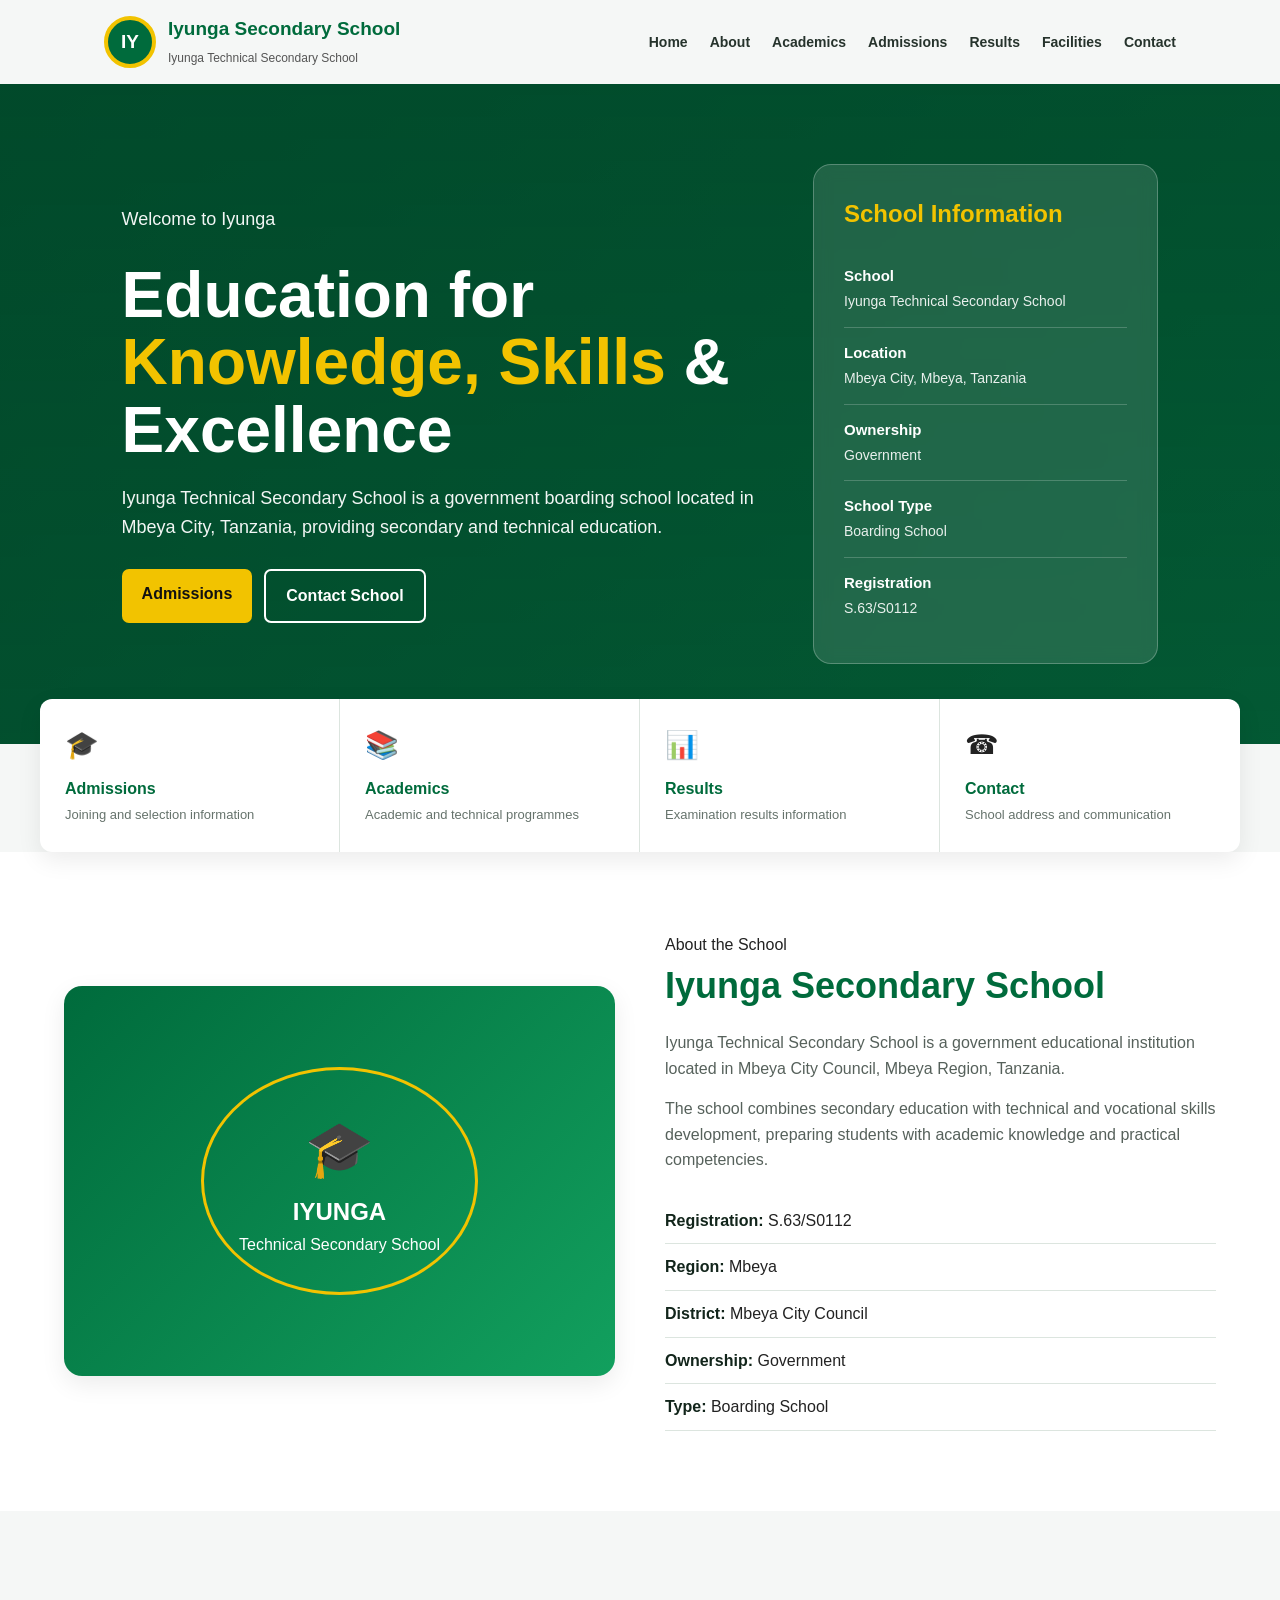
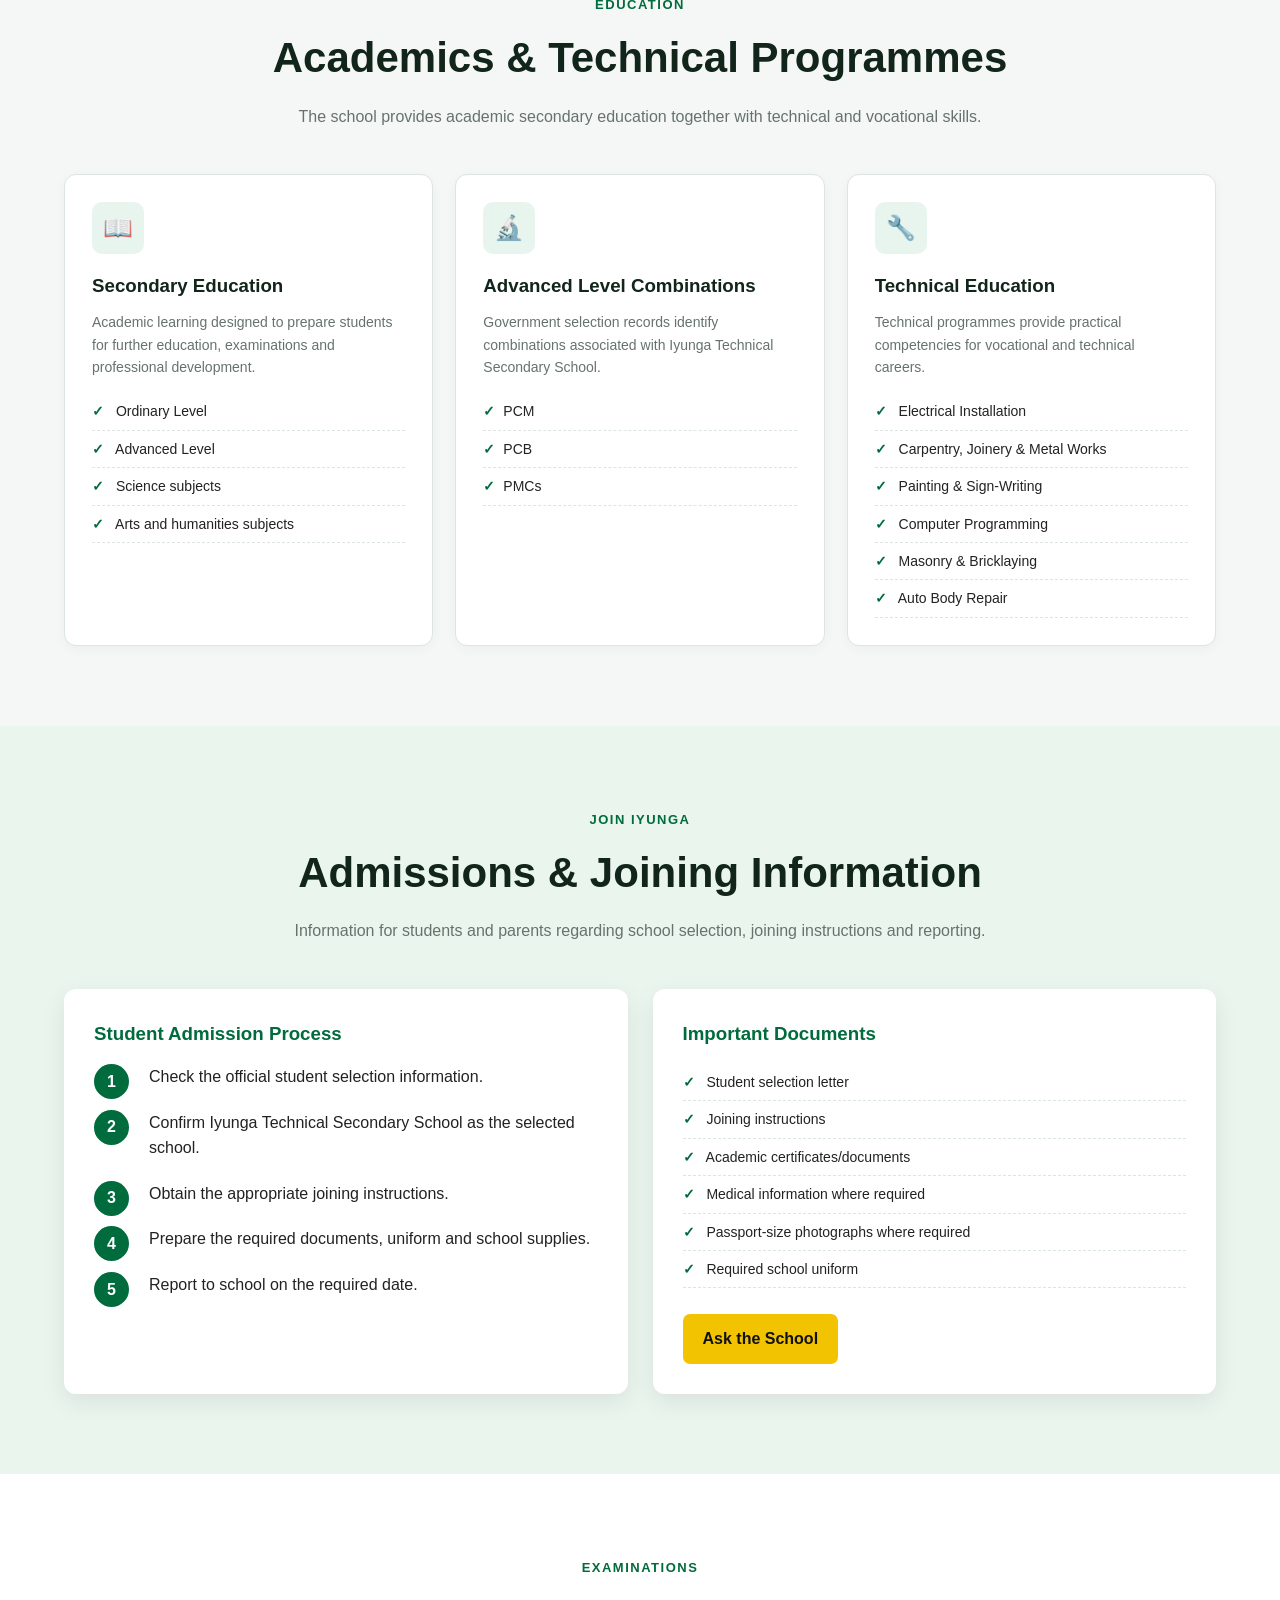
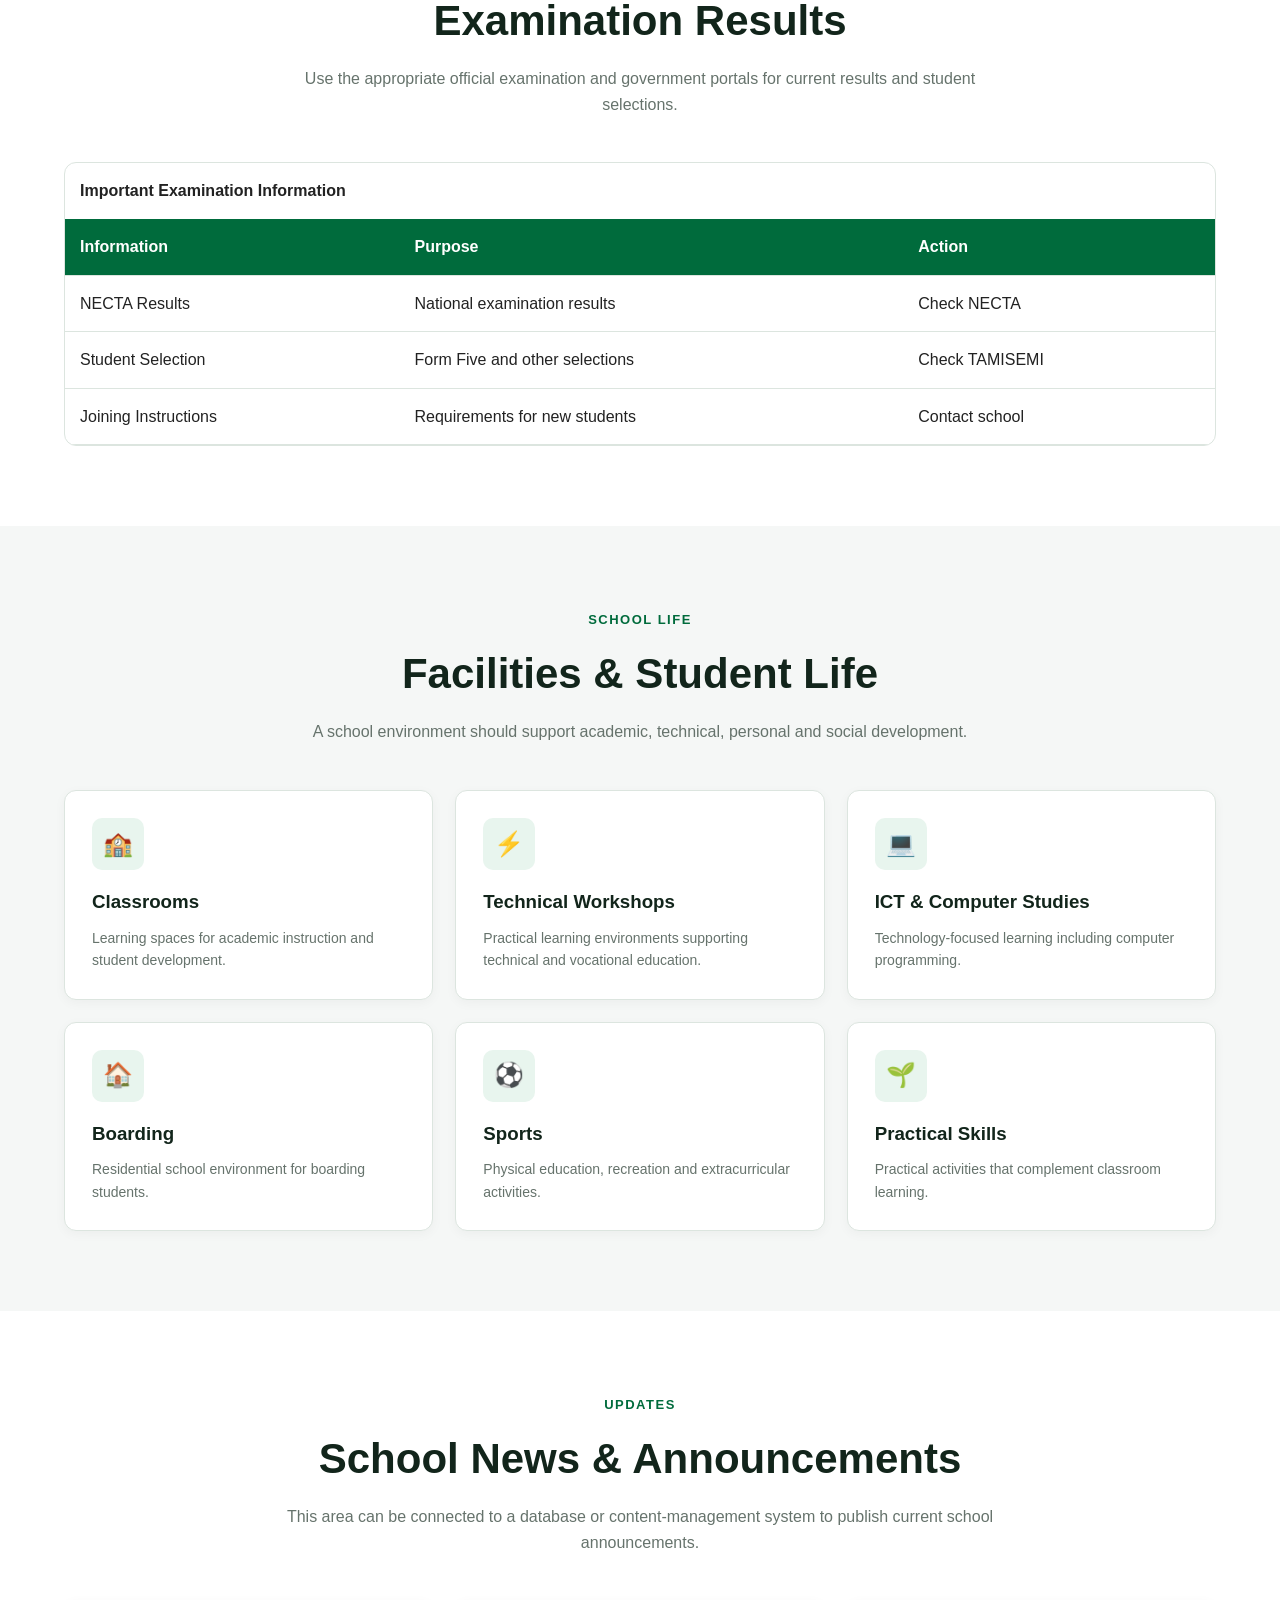
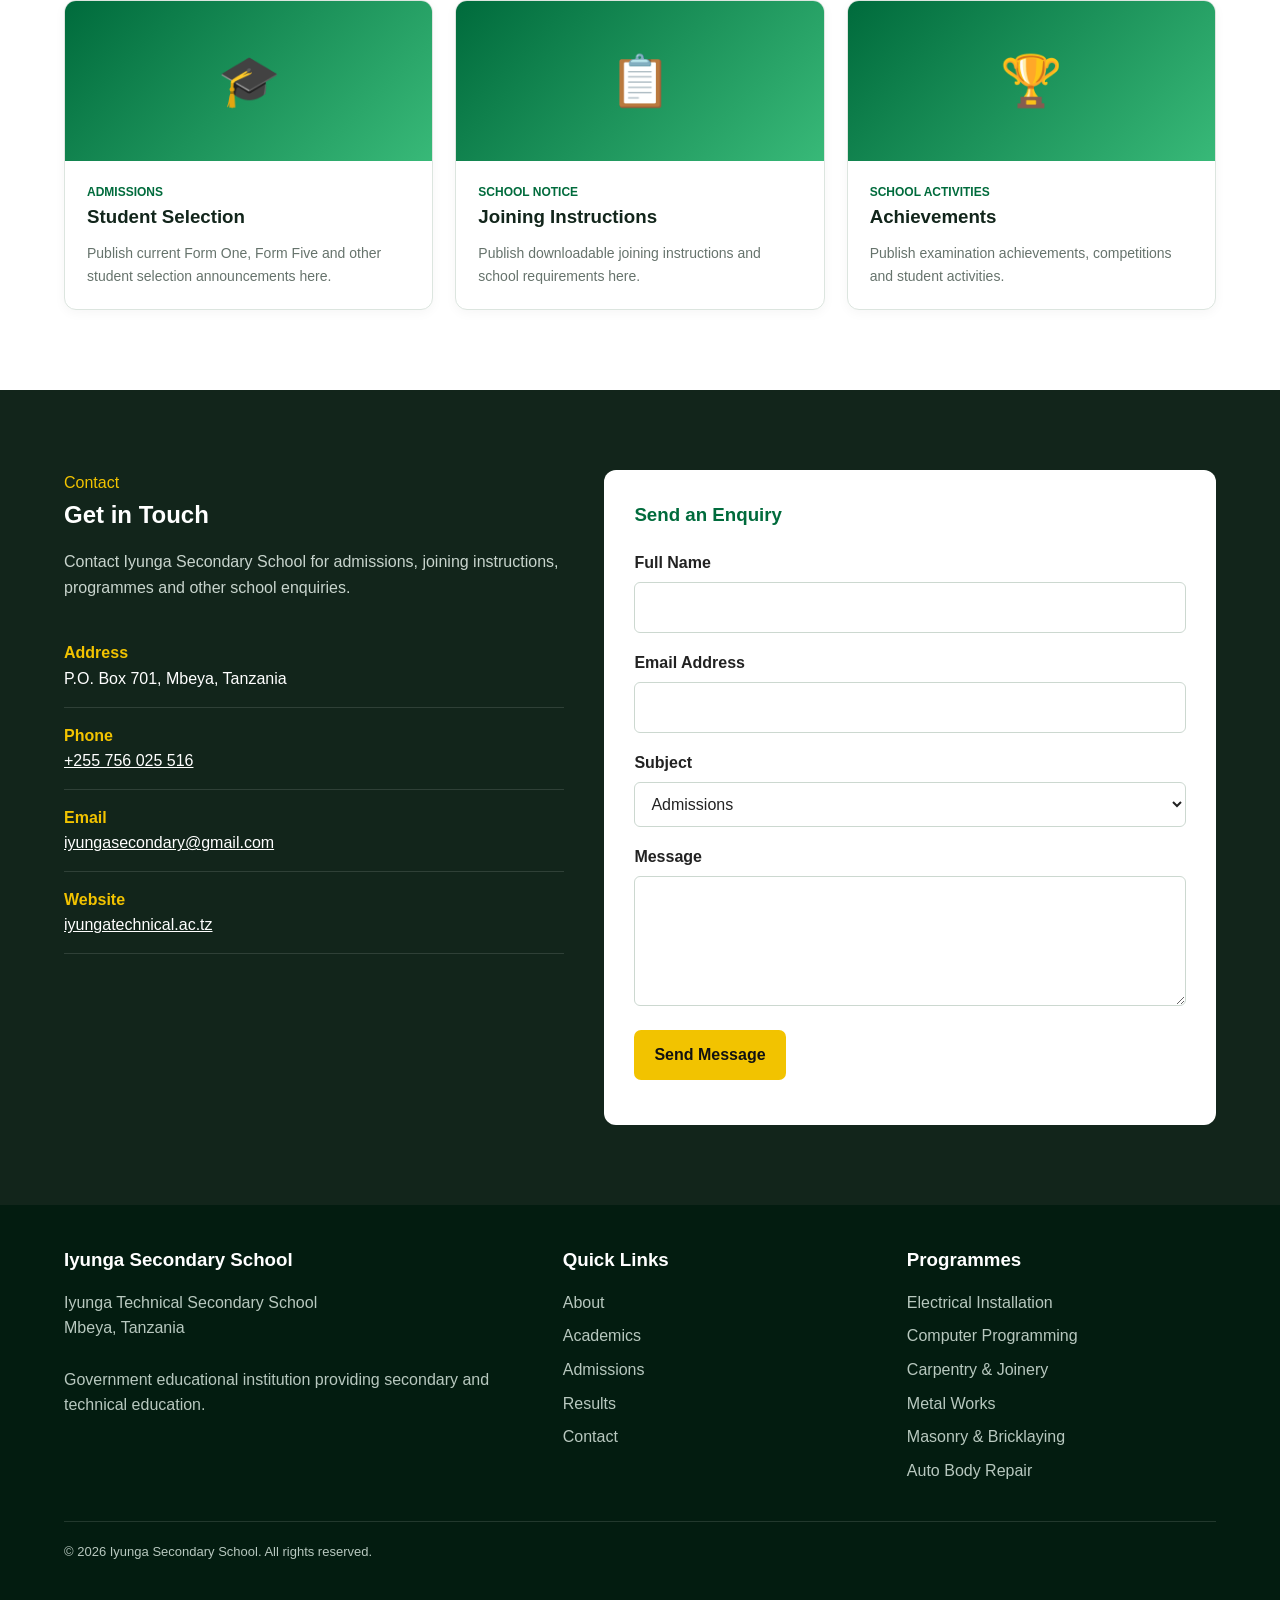
==== index.html @ a2934a05 "Add files via upload" ====
<!DOCTYPE html>
<html lang="en">
<head>
    <meta charset="UTF-8">

    <!-- Accessibility / Responsive -->
    <meta name="viewport" content="width=device-width, initial-scale=1.0">
    <meta name="theme-color" content="#006b3c">

    <title>Iyunga Secondary School | Mbeya, Tanzania</title>

    <style>
        /* =========================================================
           RESET
        ========================================================= */

        * {
            margin: 0;
            padding: 0;
            box-sizing: border-box;
        }

        html {
            scroll-behavior: smooth;
        }

        body {
            font-family: Arial, Helvetica, sans-serif;
            line-height: 1.6;
            color: #222;
            background: #f5f7f6;
        }

        img {
            max-width: 100%;
            display: block;
        }

        a {
            color: inherit;
        }

        button,
        input,
        textarea,
        select {
            font: inherit;
        }

        /* =========================================================
           ACCESSIBILITY
        ========================================================= */

        .skip-link {
            position: absolute;
            left: -9999px;
            top: 10px;
            background: #000;
            color: #fff;
            padding: 12px 18px;
            z-index: 9999;
        }

        .skip-link:focus {
            left: 10px;
        }

        :focus-visible {
            outline: 3px solid #ffcc00;
            outline-offset: 3px;
        }

        /* =========================================================
           VARIABLES
        ========================================================= */

        :root {
            --green: #006b3c;
            --dark-green: #004d2a;
            --light-green: #e8f5ee;
            --gold: #f2c300;
            --white: #ffffff;
            --dark: #12251b;
            --gray: #66736c;
            --light: #f5f7f6;
            --border: #dce5df;
            --shadow: 0 8px 25px rgba(0, 0, 0, .08);
            --radius: 12px;
        }

        /* =========================================================
           HEADER
        ========================================================= */

        header {
            background: var(--white);
            position: sticky;
            top: 0;
            z-index: 1000;
            box-shadow: 0 2px 15px rgba(0,0,0,.08);
        }

        .top-bar {
            background: var(--dark-green);
            color: white;
            padding: 7px 5%;
            font-size: 14px;
        }

        .top-bar-content {
            max-width: 1200px;
            margin: auto;
            display: flex;
            justify-content: space-between;
            gap: 20px;
            flex-wrap: wrap;
        }

        .navbar {
            max-width: 1200px;
            margin: auto;
            padding: 14px 5%;
            display: flex;
            justify-content: space-between;
            align-items: center;
            gap: 25px;
        }

        .brand {
            display: flex;
            align-items: center;
            gap: 12px;
            text-decoration: none;
        }

        .logo {
            width: 52px;
            height: 52px;
            border-radius: 50%;
            background: var(--green);
            color: white;
            display: grid;
            place-items: center;
            font-weight: bold;
            font-size: 19px;
            border: 4px solid var(--gold);
        }

        .brand-text strong {
            display: block;
            color: var(--green);
            font-size: 19px;
        }

        .brand-text span {
            color: #555;
            font-size: 12px;
        }

        nav ul {
            list-style: none;
            display: flex;
            gap: 22px;
            align-items: center;
        }

        nav a {
            text-decoration: none;
            font-weight: 600;
            font-size: 14px;
            color: #26332c;
        }

        nav a:hover {
            color: var(--green);
        }

        .menu-btn {
            display: none;
            border: 0;
            background: var(--green);
            color: white;
            padding: 9px 13px;
            border-radius: 6px;
            cursor: pointer;
        }

        /* =========================================================
           HERO
        ========================================================= */

        .hero {
            min-height: 590px;
            background:
                linear-gradient(
                    rgba(0, 70, 40, .84),
                    rgba(0, 70, 40, .72)
                ),
                linear-gradient(120deg, #075c37, #0b8b52);
            color: white;
            display: flex;
            align-items: center;
        }

        .hero-container {
            width: min(1200px, 90%);
            margin: auto;
            display: grid;
            grid-template-columns: 1.3fr .7fr;
            gap: 50px;
            align-items: center;
        }

        .hero h1 {
            font-size: clamp(35px, 5vw, 64px);
            line-height: 1.05;
            margin-bottom: 20px;
        }

        .hero h1 span {
            color: var(--gold);
        }

        .hero p {
            max-width: 650px;
            font-size: 18px;
            opacity: .95;
            margin-bottom: 28px;
        }

        .hero-buttons {
            display: flex;
            flex-wrap: wrap;
            gap: 12px;
        }

        .btn {
            display: inline-block;
            text-decoration: none;
            border: 0;
            cursor: pointer;
            padding: 12px 20px;
            border-radius: 7px;
            font-weight: bold;
            transition: .2s;
        }

        .btn-primary {
            background: var(--gold);
            color: #111;
        }

        .btn-primary:hover {
            background: #ffd83d;
            transform: translateY(-2px);
        }

        .btn-outline {
            color: white;
            border: 2px solid white;
            background: transparent;
        }

        .btn-outline:hover {
            background: white;
            color: var(--green);
        }

        .hero-card {
            background: rgba(255,255,255,.12);
            border: 1px solid rgba(255,255,255,.25);
            border-radius: 18px;
            padding: 30px;
            backdrop-filter: blur(8px);
        }

        .hero-card h2 {
            margin-bottom: 18px;
            color: var(--gold);
        }

        .hero-stat {
            padding: 13px 0;
            border-bottom: 1px solid rgba(255,255,255,.2);
        }

        .hero-stat:last-child {
            border-bottom: none;
        }

        .hero-stat strong {
            display: block;
            font-size: 15px;
        }

        .hero-stat span {
            font-size: 14px;
            opacity: .9;
        }

        /* =========================================================
           GENERAL
        ========================================================= */

        section {
            padding: 80px 5%;
        }

        .container {
            max-width: 1200px;
            margin: auto;
        }

        .section-heading {
            text-align: center;
            max-width: 750px;
            margin: 0 auto 45px;
        }

        .section-heading .eyebrow {
            color: var(--green);
            font-weight: bold;
            text-transform: uppercase;
            letter-spacing: 1.5px;
            font-size: 13px;
        }

        .section-heading h2 {
            color: var(--dark);
            font-size: clamp(28px, 4vw, 42px);
            margin: 8px 0 12px;
        }

        .section-heading p {
            color: var(--gray);
        }

        /* =========================================================
           QUICK LINKS
        ========================================================= */

        .quick-links {
            margin-top: -45px;
            position: relative;
            z-index: 2;
        }

        .quick-grid {
            display: grid;
            grid-template-columns: repeat(4, 1fr);
            background: white;
            border-radius: var(--radius);
            box-shadow: var(--shadow);
            overflow: hidden;
        }

        .quick-item {
            padding: 25px;
            text-decoration: none;
            border-right: 1px solid var(--border);
        }

        .quick-item:last-child {
            border-right: 0;
        }

        .quick-item:hover {
            background: var(--light-green);
        }

        .quick-icon {
            font-size: 27px;
            margin-bottom: 8px;
        }

        .quick-item strong {
            display: block;
            color: var(--green);
        }

        .quick-item span {
            font-size: 13px;
            color: var(--gray);
        }

        /* =========================================================
           ABOUT
        ========================================================= */

        .about {
            background: white;
        }

        .about-grid {
            display: grid;
            grid-template-columns: 1fr 1fr;
            gap: 50px;
            align-items: center;
        }

        .about-image {
            min-height: 390px;
            background:
                linear-gradient(135deg, #006b3c, #12a05e);
            border-radius: 18px;
            color: white;
            display: flex;
            align-items: center;
            justify-content: center;
            text-align: center;
            padding: 40px;
            box-shadow: var(--shadow);
        }

        .about-image .school-mark {
            border: 3px solid var(--gold);
            padding: 35px;
            border-radius: 50%;
        }

        .about-content h2 {
            color: var(--green);
            font-size: 36px;
            margin-bottom: 15px;
        }

        .about-content p {
            margin-bottom: 15px;
            color: #56615b;
        }

        .info-list {
            list-style: none;
            margin-top: 25px;
        }

        .info-list li {
            padding: 10px 0;
            border-bottom: 1px solid var(--border);
        }

        .info-list strong {
            color: var(--dark);
        }

        /* =========================================================
           ACADEMICS
        ========================================================= */

        .cards {
            display: grid;
            grid-template-columns: repeat(3, 1fr);
            gap: 22px;
        }

        .card {
            background: white;
            border: 1px solid var(--border);
            border-radius: var(--radius);
            padding: 27px;
            box-shadow: 0 3px 12px rgba(0,0,0,.04);
            transition: .2s;
        }

        .card:hover {
            transform: translateY(-4px);
            box-shadow: var(--shadow);
        }

        .card-icon {
            width: 52px;
            height: 52px;
            border-radius: 10px;
            background: var(--light-green);
            color: var(--green);
            display: grid;
            place-items: center;
            font-size: 24px;
            margin-bottom: 17px;
        }

        .card h3 {
            margin-bottom: 10px;
            color: var(--dark);
        }

        .card p {
            color: var(--gray);
            font-size: 14px;
        }

        .programme-list {
            list-style: none;
            margin-top: 15px;
        }

        .programme-list li {
            padding: 7px 0;
            border-bottom: 1px dashed var(--border);
            font-size: 14px;
        }

        .programme-list li::before {
            content: "✓";
            color: var(--green);
            font-weight: bold;
            margin-right: 8px;
        }

        /* =========================================================
           ADMISSIONS
        ========================================================= */

        .admissions {
            background: #eaf5ee;
        }

        .admission-grid {
            display: grid;
            grid-template-columns: 1fr 1fr;
            gap: 25px;
        }

        .admission-box {
            background: white;
            padding: 30px;
            border-radius: var(--radius);
            box-shadow: var(--shadow);
        }

        .admission-box h3 {
            color: var(--green);
            margin-bottom: 15px;
        }

        .steps {
            counter-reset: step;
            list-style: none;
        }

        .steps li {
            counter-increment: step;
            position: relative;
            padding: 0 0 20px 55px;
        }

        .steps li::before {
            content: counter(step);
            position: absolute;
            left: 0;
            top: 0;
            width: 35px;
            height: 35px;
            border-radius: 50%;
            background: var(--green);
            color: white;
            display: grid;
            place-items: center;
            font-weight: bold;
        }

        /* =========================================================
           RESULTS
        ========================================================= */

        .results {
            background: white;
        }

        .result-table-wrapper {
            overflow-x: auto;
            background: white;
            border: 1px solid var(--border);
            border-radius: var(--radius);
        }

        table {
            width: 100%;
            border-collapse: collapse;
            min-width: 650px;
        }

        th,
        td {
            text-align: left;
            padding: 15px;
            border-bottom: 1px solid var(--border);
        }

        th {
            background: var(--green);
            color: white;
        }

        tr:hover td {
            background: #f5faf7;
        }

        /* =========================================================
           FACILITIES
        ========================================================= */

        .facility-card {
            min-height: 180px;
        }

        /* =========================================================
           NEWS
        ========================================================= */

        .news-card {
            padding: 0;
            overflow: hidden;
        }

        .news-image {
            height: 160px;
            background: linear-gradient(135deg, #006b3c, #38b978);
            color: white;
            display: grid;
            place-items: center;
            font-size: 50px;
        }

        .news-content {
            padding: 22px;
        }

        .news-date {
            color: var(--green);
            font-size: 12px;
            font-weight: bold;
        }

        /* =========================================================
           CONTACT
        ========================================================= */

        .contact {
            background: var(--dark);
            color: white;
        }

        .contact-grid {
            display: grid;
            grid-template-columns: .9fr 1.1fr;
            gap: 40px;
        }

        .contact h2 {
            color: white;
            margin-bottom: 15px;
        }

        .contact p {
            color: #c8d4cd;
        }

        .contact-details {
            margin-top: 25px;
        }

        .contact-detail {
            padding: 15px 0;
            border-bottom: 1px solid rgba(255,255,255,.12);
        }

        .contact-detail strong {
            display: block;
            color: var(--gold);
        }

        form {
            background: white;
            padding: 30px;
            border-radius: var(--radius);
        }

        .form-group {
            margin-bottom: 17px;
        }

        label {
            display: block;
            margin-bottom: 6px;
            color: #222;
            font-weight: 600;
        }

        input,
        textarea,
        select {
            width: 100%;
            padding: 12px;
            border: 1px solid #ccd8d0;
            border-radius: 6px;
            color: #222;
            background: white;
        }

        textarea {
            min-height: 130px;
            resize: vertical;
        }

        /* =========================================================
           FOOTER
        ========================================================= */

        footer {
            background: #031c10;
            color: #b8c8bf;
            padding: 40px 5%;
        }

        .footer-grid {
            max-width: 1200px;
            margin: auto;
            display: grid;
            grid-template-columns: 1.5fr 1fr 1fr;
            gap: 35px;
        }

        footer h3 {
            color: white;
            margin-bottom: 15px;
        }

        footer ul {
            list-style: none;
        }

        footer li {
            margin: 8px 0;
        }

        footer a {
            text-decoration: none;
        }

        footer a:hover {
            color: var(--gold);
        }

        .copyright {
            max-width: 1200px;
            margin: 30px auto 0;
            padding-top: 20px;
            border-top: 1px solid rgba(255,255,255,.12);
            font-size: 13px;
        }

        /* =========================================================
           BACK TO TOP
        ========================================================= */

        #backToTop {
            position: fixed;
            right: 20px;
            bottom: 20px;
            width: 45px;
            height: 45px;
            border: none;
            border-radius: 50%;
            background: var(--green);
            color: white;
            cursor: pointer;
            display: none;
            box-shadow: var(--shadow);
        }

        /* =========================================================
           MOBILE
        ========================================================= */

        @media (max-width: 900px) {

            .hero-container,
            .about-grid,
            .contact-grid,
            .admission-grid {
                grid-template-columns: 1fr;
            }

            .cards {
                grid-template-columns: repeat(2, 1fr);
            }

            .quick-grid {
                grid-template-columns: repeat(2, 1fr);
            }

            .quick-item:nth-child(2) {
                border-right: 0;
            }

            .quick-item:nth-child(-n+2) {
                border-bottom: 1px solid var(--border);
            }

            nav ul {
                display: none;
                position: absolute;
                top: 80px;
                left: 0;
                right: 0;
                background: white;
                flex-direction: column;
                padding: 20px;
                box-shadow: var(--shadow);
            }

            nav ul.open {
                display: flex;
            }

            .menu-btn {
                display: block;
            }

            .navbar {
                position: relative;
            }
        }

        @media (max-width: 600px) {

            section {
                padding: 60px 5%;
            }

            .cards,
            .quick-grid,
            .footer-grid {
                grid-template-columns: 1fr;
            }

            .quick-item {
                border-right: 0;
                border-bottom: 1px solid var(--border);
            }

            .quick-item:last-child {
                border-bottom: 0;
            }

            .hero {
                min-height: 650px;
            }

            .hero-card {
                padding: 22px;
            }

            .top-bar-content {
                justify-content: center;
                text-align: center;
            }
        }

        /* =========================================================
           REDUCED MOTION
        ========================================================= */

        @media (prefers-reduced-motion: reduce) {
            html {
                scroll-behavior: auto;
            }

            * {
                transition: none !important;
            }
        }
    </style>
</head>

<body>

    <!-- Accessibility -->
    <a href="#main-content" class="skip-link">
        Skip to main content
    </a>

    <!-- =========================================================
         HEADER
    ========================================================== -->



        <div class="navbar">

            <a href="#home" class="brand" aria-label="Iyunga Secondary School home">

                <div class="logo" aria-hidden="true">
                    IY
                </div>

                <div class="brand-text">
                    <strong>Iyunga Secondary School</strong>
                    <span>Iyunga Technical Secondary School</span>
                </div>

            </a>

            <nav aria-label="Main navigation">

                <button
                    class="menu-btn"
                    id="menuBtn"
                    aria-expanded="false"
                    aria-controls="mainMenu"
                >
                    Menu
                </button>

                <ul id="mainMenu">

                    <li>
                        <a href="#home">Home</a>
                    </li>

                    <li>
                        <a href="#about">About</a>
                    </li>

                    <li>
                        <a href="#academics">Academics</a>
                    </li>

                    <li>
                        <a href="#admissions">Admissions</a>
                    </li>

                    <li>
                        <a href="#results">Results</a>
                    </li>

                    <li>
                        <a href="#facilities">Facilities</a>
                    </li>

                    <li>
                        <a href="#contact">Contact</a>
                    </li>

                </ul>

            </nav>

        </div>

    </header>


    <main id="main-content">

        <!-- =====================================================
             HERO
        ====================================================== -->

        <section class="hero" id="home">

            <div class="hero-container">

                <div>

                    <p class="eyebrow">
                        Welcome to Iyunga
                    </p>

                    <h1>
                        Education for
                        <span>Knowledge, Skills</span>
                        & Excellence
                    </h1>

                    <p>
                        Iyunga Technical Secondary School is a government
                        boarding school located in Mbeya City, Tanzania,
                        providing secondary and technical education.
                    </p>

                    <div class="hero-buttons">

                        <a
                            href="#admissions"
                            class="btn btn-primary"
                        >
                            Admissions
                        </a>

                        <a
                            href="#contact"
                            class="btn btn-outline"
                        >
                            Contact School
                        </a>

                    </div>

                </div>


                <aside class="hero-card" aria-label="School information">

                    <h2>School Information</h2>

                    <div class="hero-stat">
                        <strong>School</strong>
                        <span>Iyunga Technical Secondary School</span>
                    </div>

                    <div class="hero-stat">
                        <strong>Location</strong>
                        <span>Mbeya City, Mbeya, Tanzania</span>
                    </div>

                    <div class="hero-stat">
                        <strong>Ownership</strong>
                        <span>Government</span>
                    </div>

                    <div class="hero-stat">
                        <strong>School Type</strong>
                        <span>Boarding School</span>
                    </div>

                    <div class="hero-stat">
                        <strong>Registration</strong>
                        <span>S.63/S0112</span>
                    </div>

                </aside>

            </div>

        </section>


        <!-- =====================================================
             QUICK LINKS
        ====================================================== -->

        <div class="quick-links">

            <div class="container">

                <div class="quick-grid">

                    <a href="#admissions" class="quick-item">
                        <div class="quick-icon">🎓</div>
                        <strong>Admissions</strong>
                        <span>Joining and selection information</span>
                    </a>

                    <a href="#academics" class="quick-item">
                        <div class="quick-icon">📚</div>
                        <strong>Academics</strong>
                        <span>Academic and technical programmes</span>
                    </a>

                    <a href="#results" class="quick-item">
                        <div class="quick-icon">📊</div>
                        <strong>Results</strong>
                        <span>Examination results information</span>
                    </a>

                    <a href="#contact" class="quick-item">
                        <div class="quick-icon">☎</div>
                        <strong>Contact</strong>
                        <span>School address and communication</span>
                    </a>

                </div>

            </div>

        </div>


        <!-- =====================================================
             ABOUT
        ====================================================== -->

        <section class="about" id="about">

            <div class="container">

                <div class="about-grid">

                    <div class="about-image">

                        <div class="school-mark">

                            <div style="font-size:55px;">
                                🎓
                            </div>

                            <h2>IYUNGA</h2>

                            <p>
                                Technical Secondary School
                            </p>

                        </div>

                    </div>


                    <div class="about-content">

                        <span class="eyebrow">
                            About the School
                        </span>

                        <h2>
                            Iyunga Secondary School
                        </h2>

                        <p>
                            Iyunga Technical Secondary School is a
                            government educational institution located
                            in Mbeya City Council, Mbeya Region, Tanzania.
                        </p>

                        <p>
                            The school combines secondary education with
                            technical and vocational skills development,
                            preparing students with academic knowledge
                            and practical competencies.
                        </p>

                        <ul class="info-list">

                            <li>
                                <strong>Registration:</strong>
                                S.63/S0112
                            </li>

                            <li>
                                <strong>Region:</strong>
                                Mbeya
                            </li>

                            <li>
                                <strong>District:</strong>
                                Mbeya City Council
                            </li>

                            <li>
                                <strong>Ownership:</strong>
                                Government
                            </li>

                            <li>
                                <strong>Type:</strong>
                                Boarding School
                            </li>

                        </ul>

                    </div>

                </div>

            </div>

        </section>


        <!-- =====================================================
             ACADEMICS
        ====================================================== -->

        <section id="academics">

            <div class="container">

                <div class="section-heading">

                    <span class="eyebrow">
                        Education
                    </span>

                    <h2>
                        Academics & Technical Programmes
                    </h2>

                    <p>
                        The school provides academic secondary education
                        together with technical and vocational skills.
                    </p>

                </div>


                <div class="cards">

                    <!-- Academic -->
                    <article class="card">

                        <div class="card-icon">📖</div>

                        <h3>
                            Secondary Education
                        </h3>

                        <p>
                            Academic learning designed to prepare students
                            for further education, examinations and
                            professional development.
                        </p>

                        <ul class="programme-list">

                            <li>
                                Ordinary Level
                            </li>

                            <li>
                                Advanced Level
                            </li>

                            <li>
                                Science subjects
                            </li>

                            <li>
                                Arts and humanities subjects
                            </li>

                        </ul>

                    </article>


                    <!-- Science combinations -->
                    <article class="card">

                        <div class="card-icon">🔬</div>

                        <h3>
                            Advanced Level Combinations
                        </h3>

                        <p>
                            Government selection records identify
                            combinations associated with Iyunga Technical
                            Secondary School.
                        </p>

                        <ul class="programme-list">

                            <li>PCM</li>
                            <li>PCB</li>
                            <li>PMCs</li>

                        </ul>

                    </article>


                    <!-- Technical -->
                    <article class="card">

                        <div class="card-icon">🔧</div>

                        <h3>
                            Technical Education
                        </h3>

                        <p>
                            Technical programmes provide practical
                            competencies for vocational and technical
                            careers.
                        </p>

                        <ul class="programme-list">

                            <li>
                                Electrical Installation
                            </li>

                            <li>
                                Carpentry, Joinery & Metal Works
                            </li>

                            <li>
                                Painting & Sign-Writing
                            </li>

                            <li>
                                Computer Programming
                            </li>

                            <li>
                                Masonry & Bricklaying
                            </li>

                            <li>
                                Auto Body Repair
                            </li>

                        </ul>

                    </article>

                </div>

            </div>

        </section>


        <!-- =====================================================
             ADMISSIONS
        ====================================================== -->

        <section class="admissions" id="admissions">

            <div class="container">

                <div class="section-heading">

                    <span class="eyebrow">
                        Join Iyunga
                    </span>

                    <h2>
                        Admissions & Joining Information
                    </h2>

                    <p>
                        Information for students and parents regarding
                        school selection, joining instructions and
                        reporting.
                    </p>

                </div>


                <div class="admission-grid">

                    <div class="admission-box">

                        <h3>
                            Student Admission Process
                        </h3>

                        <ol class="steps">

                            <li>
                                Check the official student selection
                                information.
                            </li>

                            <li>
                                Confirm Iyunga Technical Secondary School
                                as the selected school.
                            </li>

                            <li>
                                Obtain the appropriate joining
                                instructions.
                            </li>

                            <li>
                                Prepare the required documents,
                                uniform and school supplies.
                            </li>

                            <li>
                                Report to school on the required date.
                            </li>

                        </ol>

                    </div>


                    <div class="admission-box">

                        <h3>
                            Important Documents
                        </h3>

                        <ul class="programme-list">

                            <li>
                                Student selection letter
                            </li>

                            <li>
                                Joining instructions
                            </li>

                            <li>
                                Academic certificates/documents
                            </li>

                            <li>
                                Medical information where required
                            </li>

                            <li>
                                Passport-size photographs where required
                            </li>

                            <li>
                                Required school uniform
                            </li>

                        </ul>

                        <br>

                        <a
                            href="#contact"
                            class="btn btn-primary"
                        >
                            Ask the School
                        </a>

                    </div>

                </div>

            </div>

        </section>


        <!-- =====================================================
             RESULTS
        ====================================================== -->

        <section class="results" id="results">

            <div class="container">

                <div class="section-heading">

                    <span class="eyebrow">
                        Examinations
                    </span>

                    <h2>
                        Examination Results
                    </h2>

                    <p>
                        Use the appropriate official examination and
                        government portals for current results and
                        student selections.
                    </p>

                </div>


                <div class="result-table-wrapper">

                    <table>

                        <caption
                            style="
                                text-align:left;
                                padding:15px;
                                font-weight:bold;
                            "
                        >
                            Important Examination Information
                        </caption>

                        <thead>

                            <tr>
                                <th>Information</th>
                                <th>Purpose</th>
                                <th>Action</th>
                            </tr>

                        </thead>

                        <tbody>

                            <tr>
                                <td>NECTA Results</td>
                                <td>
                                    National examination results
                                </td>
                                <td>
                                    Check NECTA
                                </td>
                            </tr>

                            <tr>
                                <td>Student Selection</td>
                                <td>
                                    Form Five and other selections
                                </td>
                                <td>
                                    Check TAMISEMI
                                </td>
                            </tr>

                            <tr>
                                <td>Joining Instructions</td>
                                <td>
                                    Requirements for new students
                                </td>
                                <td>
                                    Contact school
                                </td>
                            </tr>

                        </tbody>

                    </table>

                </div>

            </div>

        </section>


        <!-- =====================================================
             FACILITIES
        ====================================================== -->

        <section id="facilities">

            <div class="container">

                <div class="section-heading">

                    <span class="eyebrow">
                        School Life
                    </span>

                    <h2>
                        Facilities & Student Life
                    </h2>

                    <p>
                        A school environment should support academic,
                        technical, personal and social development.
                    </p>

                </div>


                <div class="cards">

                    <article class="card facility-card">

                        <div class="card-icon">🏫</div>

                        <h3>
                            Classrooms
                        </h3>

                        <p>
                            Learning spaces for academic instruction
                            and student development.
                        </p>

                    </article>


                    <article class="card facility-card">

                        <div class="card-icon">⚡</div>

                        <h3>
                            Technical Workshops
                        </h3>

                        <p>
                            Practical learning environments supporting
                            technical and vocational education.
                        </p>

                    </article>


                    <article class="card facility-card">

                        <div class="card-icon">💻</div>

                        <h3>
                            ICT & Computer Studies
                        </h3>

                        <p>
                            Technology-focused learning including
                            computer programming.
                        </p>

                    </article>


                    <article class="card facility-card">

                        <div class="card-icon">🏠</div>

                        <h3>
                            Boarding
                        </h3>

                        <p>
                            Residential school environment for
                            boarding students.
                        </p>

                    </article>


                    <article class="card facility-card">

                        <div class="card-icon">⚽</div>

                        <h3>
                            Sports
                        </h3>

                        <p>
                            Physical education, recreation and
                            extracurricular activities.
                        </p>

                    </article>


                    <article class="card facility-card">

                        <div class="card-icon">🌱</div>

                        <h3>
                            Practical Skills
                        </h3>

                        <p>
                            Practical activities that complement
                            classroom learning.
                        </p>

                    </article>

                </div>

            </div>

        </section>


        <!-- =====================================================
             NEWS
        ====================================================== -->

        <section class="about" id="news">

            <div class="container">

                <div class="section-heading">

                    <span class="eyebrow">
                        Updates
                    </span>

                    <h2>
                        School News & Announcements
                    </h2>

                    <p>
                        This area can be connected to a database or
                        content-management system to publish current
                        school announcements.
                    </p>

                </div>


                <div class="cards">

                    <article class="card news-card">

                        <div class="news-image">
                            🎓
                        </div>

                        <div class="news-content">

                            <div class="news-date">
                                ADMISSIONS
                            </div>

                            <h3>
                                Student Selection
                            </h3>

                            <p>
                                Publish current Form One, Form Five and
                                other student selection announcements here.
                            </p>

                        </div>

                    </article>


                    <article class="card news-card">

                        <div class="news-image">
                            📋
                        </div>

                        <div class="news-content">

                            <div class="news-date">
                                SCHOOL NOTICE
                            </div>

                            <h3>
                                Joining Instructions
                            </h3>

                            <p>
                                Publish downloadable joining instructions
                                and school requirements here.
                            </p>

                        </div>

                    </article>


                    <article class="card news-card">

                        <div class="news-image">
                            🏆
                        </div>

                        <div class="news-content">

                            <div class="news-date">
                                SCHOOL ACTIVITIES
                            </div>

                            <h3>
                                Achievements
                            </h3>

                            <p>
                                Publish examination achievements,
                                competitions and student activities.
                            </p>

                        </div>

                    </article>

                </div>

            </div>

        </section>


        <!-- =====================================================
             CONTACT
        ====================================================== -->

        <section class="contact" id="contact">

            <div class="container">

                <div class="contact-grid">

                    <div>

                        <span
                            class="eyebrow"
                            style="color:#f2c300"
                        >
                            Contact
                        </span>

                        <h2>
                            Get in Touch
                        </h2>

                        <p>
                            Contact Iyunga Secondary School for
                            admissions, joining instructions,
                            programmes and other school enquiries.
                        </p>


                        <div class="contact-details">

                            <div class="contact-detail">

                                <strong>Address</strong>

                                P.O. Box 701,
                                Mbeya, Tanzania

                            </div>


                            <div class="contact-detail">

                                <strong>Phone</strong>

                                <a href="tel:+255756025516">
                                    +255 756 025 516
                                </a>

                            </div>


                            <div class="contact-detail">

                                <strong>Email</strong>

                                <a
                                    href="mailto:iyungasecondary@gmail.com"
                                >
                                    iyungasecondary@gmail.com
                                </a>

                            </div>


                            <div class="contact-detail">

                                <strong>Website</strong>

                                <a
                                    href="https://www.iyungatechnical.ac.tz"
                                    target="_blank"
                                    rel="noopener noreferrer"
                                >
                                    iyungatechnical.ac.tz
                                </a>

                            </div>

                        </div>

                    </div>


                    <!-- Contact form -->

                    <form
                        id="contactForm"
                        aria-label="Contact form"
                    >

                        <h3 style="color:#006b3c; margin-bottom:20px;">
                            Send an Enquiry
                        </h3>

                        <div class="form-group">

                            <label for="name">
                                Full Name
                            </label>

                            <input
                                type="text"
                                id="name"
                                name="name"
                                autocomplete="name"
                                required
                            >

                        </div>


                        <div class="form-group">

                            <label for="email">
                                Email Address
                            </label>

                            <input
                                type="email"
                                id="email"
                                name="email"
                                autocomplete="email"
                                required
                            >

                        </div>


                        <div class="form-group">

                            <label for="subject">
                                Subject
                            </label>

                            <select
                                id="subject"
                                name="subject"
                            >

                                <option>
                                    Admissions
                                </option>

                                <option>
                                    Joining Instructions
                                </option>

                                <option>
                                    Academic Programmes
                                </option>

                                <option>
                                    Technical Programmes
                                </option>

                                <option>
                                    General Enquiry
                                </option>

                            </select>

                        </div>


                        <div class="form-group">

                            <label for="message">
                                Message
                            </label>

                            <textarea
                                id="message"
                                name="message"
                                required
                            ></textarea>

                        </div>


                        <button
                            type="submit"
                            class="btn btn-primary"
                        >
                            Send Message
                        </button>

                        <p
                            id="formMessage"
                            role="status"
                            style="
                                margin-top:15px;
                                color:#006b3c;
                            "
                        ></p>

                    </form>

                </div>

            </div>

        </section>

    </main>


    <!-- =========================================================
         FOOTER
    ========================================================== -->

    <footer>

        <div class="footer-grid">

            <div>

                <h3>
                    Iyunga Secondary School
                </h3>

                <p>
                    Iyunga Technical Secondary School
                    <br>
                    Mbeya, Tanzania
                </p>

                <br>

                <p>
                    Government educational institution providing
                    secondary and technical education.
                </p>

            </div>


            <div>

                <h3>
                    Quick Links
                </h3>

                <ul>

                    <li>
                        <a href="#about">About</a>
                    </li>

                    <li>
                        <a href="#academics">Academics</a>
                    </li>

                    <li>
                        <a href="#admissions">Admissions</a>
                    </li>

                    <li>
                        <a href="#results">Results</a>
                    </li>

                    <li>
                        <a href="#contact">Contact</a>
                    </li>

                </ul>

            </div>


            <div>

                <h3>
                    Programmes
                </h3>

                <ul>

                    <li>Electrical Installation</li>
                    <li>Computer Programming</li>
                    <li>Carpentry & Joinery</li>
                    <li>Metal Works</li>
                    <li>Masonry & Bricklaying</li>
                    <li>Auto Body Repair</li>

                </ul>

            </div>

        </div>


        <div class="copyright">

            © <span id="year"></span>
            Iyunga Secondary School.
            All rights reserved.

        </div>

    </footer>


    <!-- Back to top -->

    <button
        id="backToTop"
        aria-label="Back to top"
        title="Back to top"
    >
        ↑
    </button>


    <!-- =========================================================
         JAVASCRIPT
    ========================================================== -->

    <script>

        /* ---------------------------------------------------------
           MOBILE MENU
        --------------------------------------------------------- */

        const menuBtn = document.getElementById("menuBtn");
        const mainMenu = document.getElementById("mainMenu");

        menuBtn.addEventListener("click", function () {

            const opened =
                mainMenu.classList.toggle("open");

            menuBtn.setAttribute(
                "aria-expanded",
                opened
            );

        });


        /* Close mobile menu after clicking a link */

        document.querySelectorAll("#mainMenu a").forEach(link => {

            link.addEventListener("click", () => {

                mainMenu.classList.remove("open");

                menuBtn.setAttribute(
                    "aria-expanded",
                    "false"
                );

            });

        });


        /* ---------------------------------------------------------
           CONTACT FORM
        --------------------------------------------------------- */

        const contactForm =
            document.getElementById("contactForm");

        const formMessage =
            document.getElementById("formMessage");

        contactForm.addEventListener("submit", function(event) {

            event.preventDefault();

            formMessage.textContent =
                "Thank you. Your enquiry has been recorded locally. Connect this form to a server/email service before publishing.";

            contactForm.reset();

        });


        /* ---------------------------------------------------------
           BACK TO TOP
        --------------------------------------------------------- */

        const backToTop =
            document.getElementById("backToTop");

        window.addEventListener("scroll", function() {

            if (window.scrollY > 500) {

                backToTop.style.display = "block";

            } else {

                backToTop.style.display = "none";

            }

        });


        backToTop.addEventListener("click", function() {

            window.scrollTo({
                top: 0,
                behavior: "smooth"
            });

        });


        /* ---------------------------------------------------------
           CURRENT YEAR
        --------------------------------------------------------- */

        document.getElementById("year").textContent =
            new Date().getFullYear();


        /* ---------------------------------------------------------
           KEYBOARD ACCESSIBILITY
        --------------------------------------------------------- */

        document.addEventListener("keydown", function(event) {

            if (event.key === "Escape") {

                mainMenu.classList.remove("open");

                menuBtn.setAttribute(
                    "aria-expanded",
                    "false"
                );

            }

        });

    </script>

</body>
</html>
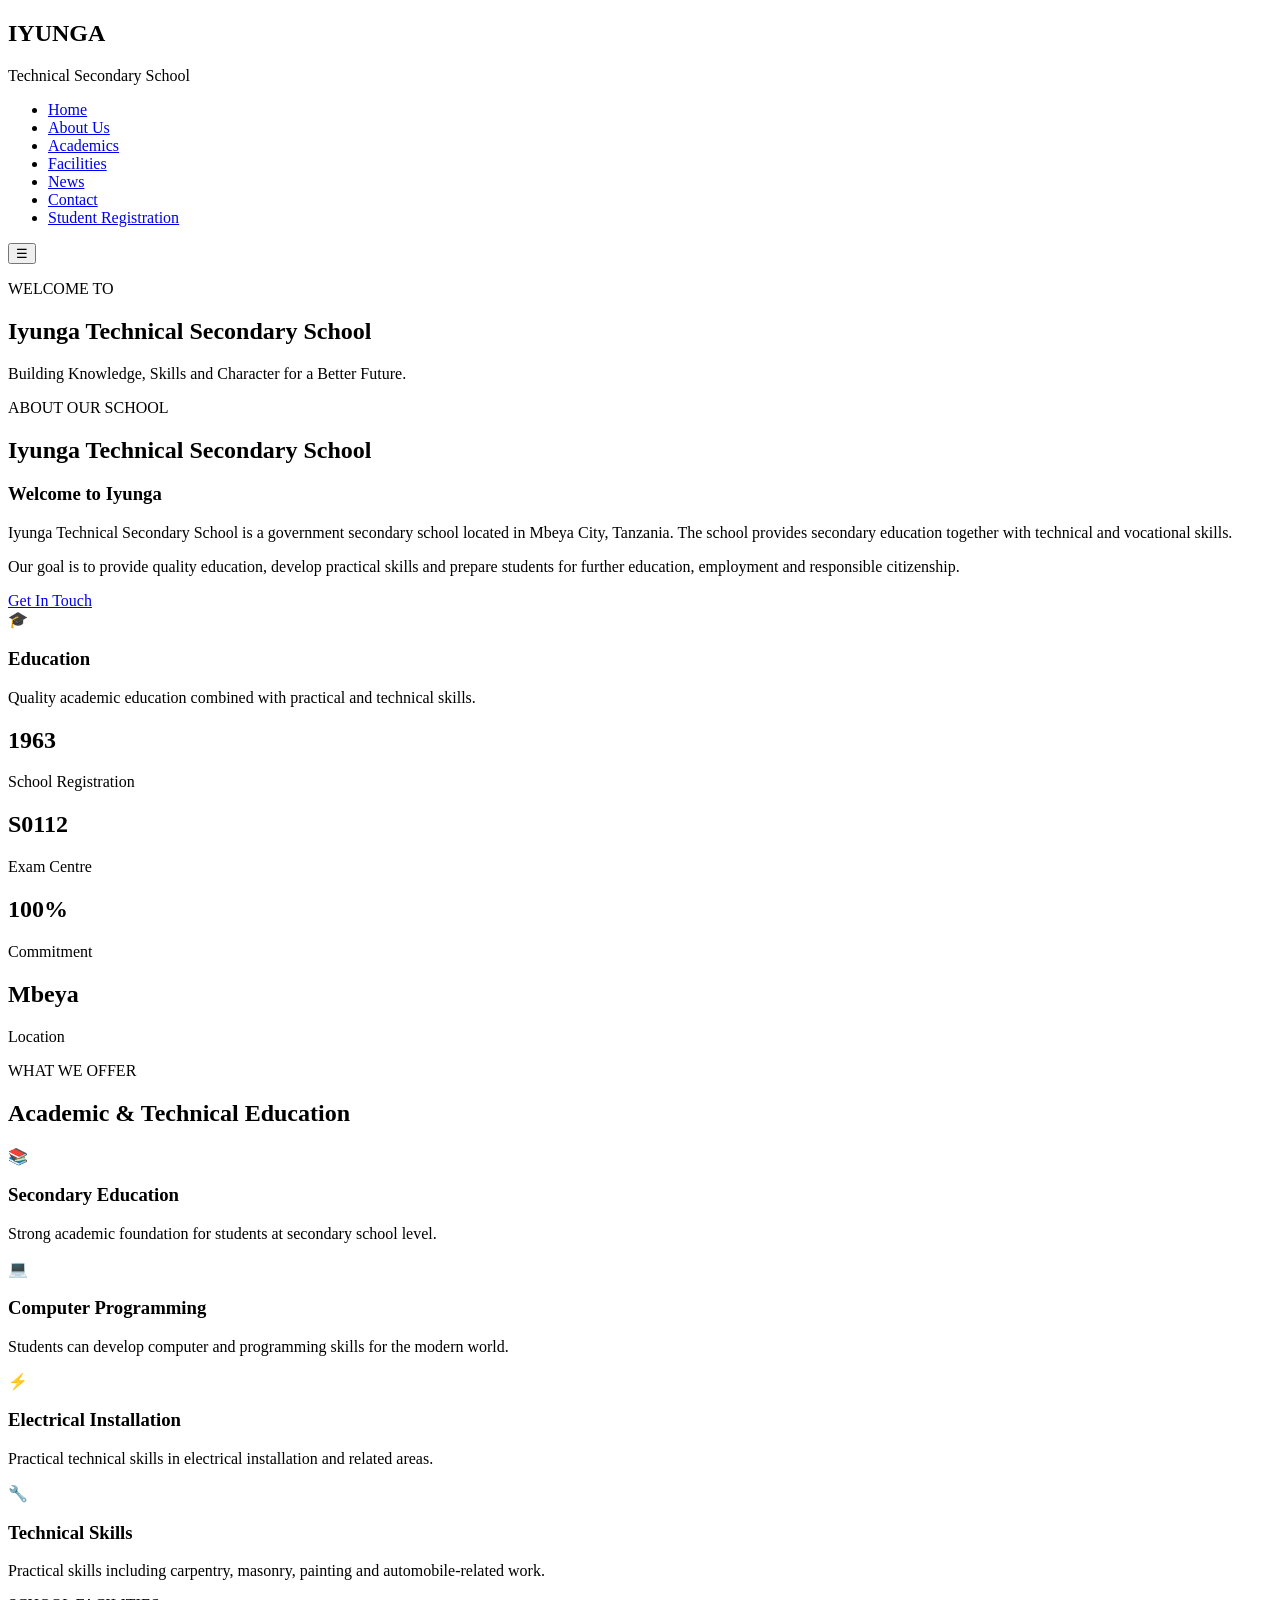
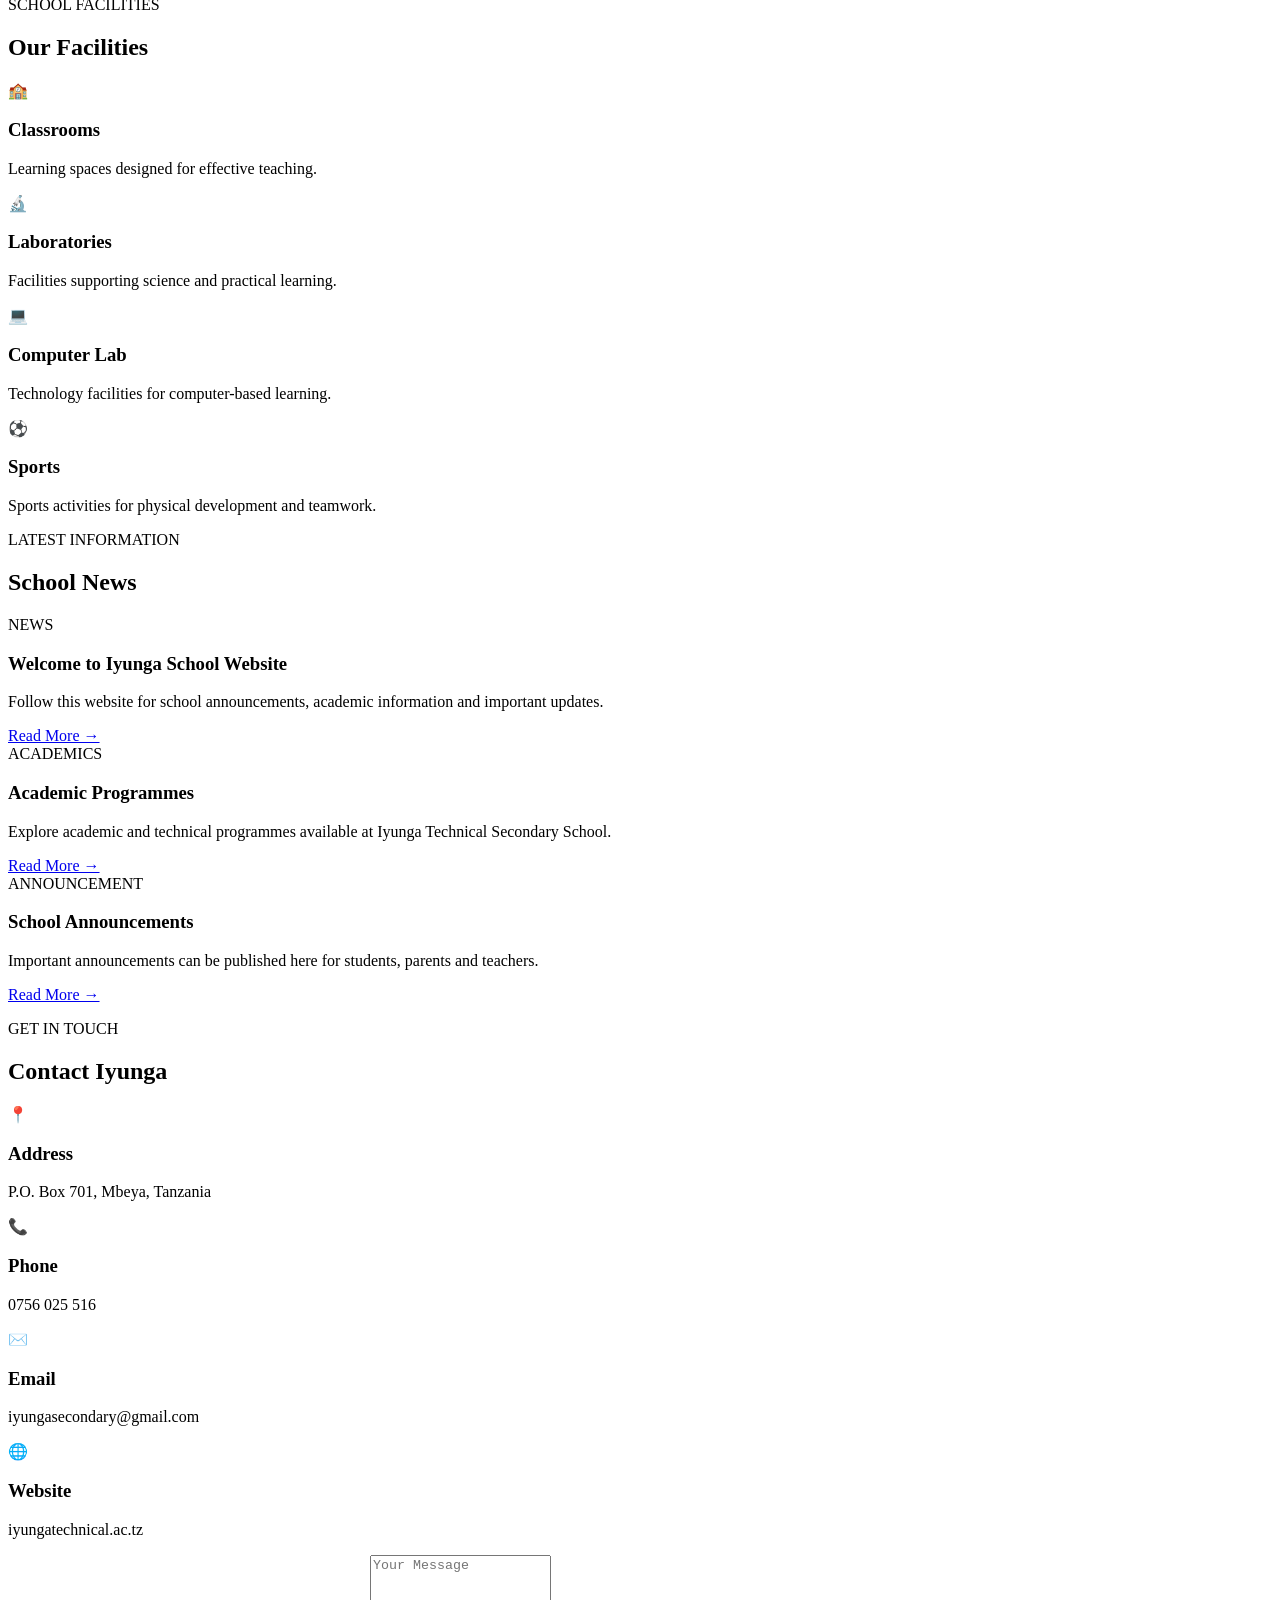
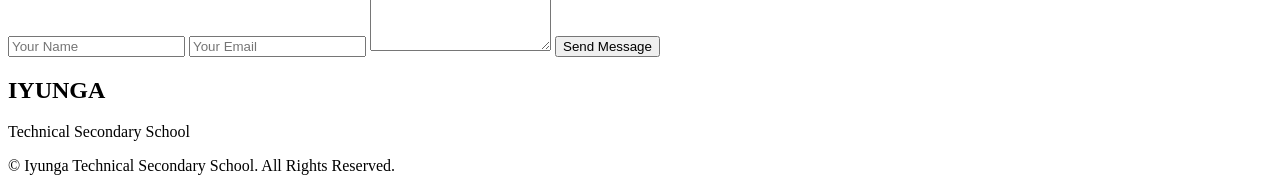
==== commit edc477b3: "Add files via upload" ====
--- a/index.html
+++ b/index.html
@@ -2,2213 +2,356 @@
 <html lang="en">
 <head>
     <meta charset="UTF-8">
-
-    <!-- Accessibility / Responsive -->
     <meta name="viewport" content="width=device-width, initial-scale=1.0">
-    <meta name="theme-color" content="#006b3c">
-
-    <title>Iyunga Secondary School | Mbeya, Tanzania</title>
-
-    <style>
-        /* =========================================================
-           RESET
-        ========================================================= */
-
-        * {
-            margin: 0;
-            padding: 0;
-            box-sizing: border-box;
-        }
-
-        html {
-            scroll-behavior: smooth;
-        }
-
-        body {
-            font-family: Arial, Helvetica, sans-serif;
-            line-height: 1.6;
-            color: #222;
-            background: #f5f7f6;
-        }
-
-        img {
-            max-width: 100%;
-            display: block;
-        }
-
-        a {
-            color: inherit;
-        }
-
-        button,
-        input,
-        textarea,
-        select {
-            font: inherit;
-        }
-
-        /* =========================================================
-           ACCESSIBILITY
-        ========================================================= */
-
-        .skip-link {
-            position: absolute;
-            left: -9999px;
-            top: 10px;
-            background: #000;
-            color: #fff;
-            padding: 12px 18px;
-            z-index: 9999;
-        }
-
-        .skip-link:focus {
-            left: 10px;
-        }
-
-        :focus-visible {
-            outline: 3px solid #ffcc00;
-            outline-offset: 3px;
-        }
-
-        /* =========================================================
-           VARIABLES
-        ========================================================= */
-
-        :root {
-            --green: #006b3c;
-            --dark-green: #004d2a;
-            --light-green: #e8f5ee;
-            --gold: #f2c300;
-            --white: #ffffff;
-            --dark: #12251b;
-            --gray: #66736c;
-            --light: #f5f7f6;
-            --border: #dce5df;
-            --shadow: 0 8px 25px rgba(0, 0, 0, .08);
-            --radius: 12px;
-        }
-
-        /* =========================================================
-           HEADER
-        ========================================================= */
-
-        header {
-            background: var(--white);
-            position: sticky;
-            top: 0;
-            z-index: 1000;
-            box-shadow: 0 2px 15px rgba(0,0,0,.08);
-        }
-
-        .top-bar {
-            background: var(--dark-green);
-            color: white;
-            padding: 7px 5%;
-            font-size: 14px;
-        }
-
-        .top-bar-content {
-            max-width: 1200px;
-            margin: auto;
-            display: flex;
-            justify-content: space-between;
-            gap: 20px;
-            flex-wrap: wrap;
-        }
-
-        .navbar {
-            max-width: 1200px;
-            margin: auto;
-            padding: 14px 5%;
-            display: flex;
-            justify-content: space-between;
-            align-items: center;
-            gap: 25px;
-        }
-
-        .brand {
-            display: flex;
-            align-items: center;
-            gap: 12px;
-            text-decoration: none;
-        }
-
-        .logo {
-            width: 52px;
-            height: 52px;
-            border-radius: 50%;
-            background: var(--green);
-            color: white;
-            display: grid;
-            place-items: center;
-            font-weight: bold;
-            font-size: 19px;
-            border: 4px solid var(--gold);
-        }
-
-        .brand-text strong {
-            display: block;
-            color: var(--green);
-            font-size: 19px;
-        }
-
-        .brand-text span {
-            color: #555;
-            font-size: 12px;
-        }
-
-        nav ul {
-            list-style: none;
-            display: flex;
-            gap: 22px;
-            align-items: center;
-        }
-
-        nav a {
-            text-decoration: none;
-            font-weight: 600;
-            font-size: 14px;
-            color: #26332c;
-        }
-
-        nav a:hover {
-            color: var(--green);
-        }
-
-        .menu-btn {
-            display: none;
-            border: 0;
-            background: var(--green);
-            color: white;
-            padding: 9px 13px;
-            border-radius: 6px;
-            cursor: pointer;
-        }
-
-        /* =========================================================
-           HERO
-        ========================================================= */
-
-        .hero {
-            min-height: 590px;
-            background:
-                linear-gradient(
-                    rgba(0, 70, 40, .84),
-                    rgba(0, 70, 40, .72)
-                ),
-                linear-gradient(120deg, #075c37, #0b8b52);
-            color: white;
-            display: flex;
-            align-items: center;
-        }
-
-        .hero-container {
-            width: min(1200px, 90%);
-            margin: auto;
-            display: grid;
-            grid-template-columns: 1.3fr .7fr;
-            gap: 50px;
-            align-items: center;
-        }
-
-        .hero h1 {
-            font-size: clamp(35px, 5vw, 64px);
-            line-height: 1.05;
-            margin-bottom: 20px;
-        }
-
-        .hero h1 span {
-            color: var(--gold);
-        }
-
-        .hero p {
-            max-width: 650px;
-            font-size: 18px;
-            opacity: .95;
-            margin-bottom: 28px;
-        }
-
-        .hero-buttons {
-            display: flex;
-            flex-wrap: wrap;
-            gap: 12px;
-        }
-
-        .btn {
-            display: inline-block;
-            text-decoration: none;
-            border: 0;
-            cursor: pointer;
-            padding: 12px 20px;
-            border-radius: 7px;
-            font-weight: bold;
-            transition: .2s;
-        }
-
-        .btn-primary {
-            background: var(--gold);
-            color: #111;
-        }
-
-        .btn-primary:hover {
-            background: #ffd83d;
-            transform: translateY(-2px);
-        }
-
-        .btn-outline {
-            color: white;
-            border: 2px solid white;
-            background: transparent;
-        }
-
-        .btn-outline:hover {
-            background: white;
-            color: var(--green);
-        }
-
-        .hero-card {
-            background: rgba(255,255,255,.12);
-            border: 1px solid rgba(255,255,255,.25);
-            border-radius: 18px;
-            padding: 30px;
-            backdrop-filter: blur(8px);
-        }
-
-        .hero-card h2 {
-            margin-bottom: 18px;
-            color: var(--gold);
-        }
-
-        .hero-stat {
-            padding: 13px 0;
-            border-bottom: 1px solid rgba(255,255,255,.2);
-        }
-
-        .hero-stat:last-child {
-            border-bottom: none;
-        }
-
-        .hero-stat strong {
-            display: block;
-            font-size: 15px;
-        }
-
-        .hero-stat span {
-            font-size: 14px;
-            opacity: .9;
-        }
-
-        /* =========================================================
-           GENERAL
-        ========================================================= */
-
-        section {
-            padding: 80px 5%;
-        }
-
-        .container {
-            max-width: 1200px;
-            margin: auto;
-        }
-
-        .section-heading {
-            text-align: center;
-            max-width: 750px;
-            margin: 0 auto 45px;
-        }
-
-        .section-heading .eyebrow {
-            color: var(--green);
-            font-weight: bold;
-            text-transform: uppercase;
-            letter-spacing: 1.5px;
-            font-size: 13px;
-        }
-
-        .section-heading h2 {
-            color: var(--dark);
-            font-size: clamp(28px, 4vw, 42px);
-            margin: 8px 0 12px;
-        }
-
-        .section-heading p {
-            color: var(--gray);
-        }
-
-        /* =========================================================
-           QUICK LINKS
-        ========================================================= */
-
-        .quick-links {
-            margin-top: -45px;
-            position: relative;
-            z-index: 2;
-        }
-
-        .quick-grid {
-            display: grid;
-            grid-template-columns: repeat(4, 1fr);
-            background: white;
-            border-radius: var(--radius);
-            box-shadow: var(--shadow);
-            overflow: hidden;
-        }
-
-        .quick-item {
-            padding: 25px;
-            text-decoration: none;
-            border-right: 1px solid var(--border);
-        }
-
-        .quick-item:last-child {
-            border-right: 0;
-        }
-
-        .quick-item:hover {
-            background: var(--light-green);
-        }
-
-        .quick-icon {
-            font-size: 27px;
-            margin-bottom: 8px;
-        }
-
-        .quick-item strong {
-            display: block;
-            color: var(--green);
-        }
-
-        .quick-item span {
-            font-size: 13px;
-            color: var(--gray);
-        }
-
-        /* =========================================================
-           ABOUT
-        ========================================================= */
-
-        .about {
-            background: white;
-        }
-
-        .about-grid {
-            display: grid;
-            grid-template-columns: 1fr 1fr;
-            gap: 50px;
-            align-items: center;
-        }
-
-        .about-image {
-            min-height: 390px;
-            background:
-                linear-gradient(135deg, #006b3c, #12a05e);
-            border-radius: 18px;
-            color: white;
-            display: flex;
-            align-items: center;
-            justify-content: center;
-            text-align: center;
-            padding: 40px;
-            box-shadow: var(--shadow);
-        }
-
-        .about-image .school-mark {
-            border: 3px solid var(--gold);
-            padding: 35px;
-            border-radius: 50%;
-        }
-
-        .about-content h2 {
-            color: var(--green);
-            font-size: 36px;
-            margin-bottom: 15px;
-        }
-
-        .about-content p {
-            margin-bottom: 15px;
-            color: #56615b;
-        }
-
-        .info-list {
-            list-style: none;
-            margin-top: 25px;
-        }
-
-        .info-list li {
-            padding: 10px 0;
-            border-bottom: 1px solid var(--border);
-        }
-
-        .info-list strong {
-            color: var(--dark);
-        }
-
-        /* =========================================================
-           ACADEMICS
-        ========================================================= */
-
-        .cards {
-            display: grid;
-            grid-template-columns: repeat(3, 1fr);
-            gap: 22px;
-        }
-
-        .card {
-            background: white;
-            border: 1px solid var(--border);
-            border-radius: var(--radius);
-            padding: 27px;
-            box-shadow: 0 3px 12px rgba(0,0,0,.04);
-            transition: .2s;
-        }
-
-        .card:hover {
-            transform: translateY(-4px);
-            box-shadow: var(--shadow);
-        }
-
-        .card-icon {
-            width: 52px;
-            height: 52px;
-            border-radius: 10px;
-            background: var(--light-green);
-            color: var(--green);
-            display: grid;
-            place-items: center;
-            font-size: 24px;
-            margin-bottom: 17px;
-        }
-
-        .card h3 {
-            margin-bottom: 10px;
-            color: var(--dark);
-        }
-
-        .card p {
-            color: var(--gray);
-            font-size: 14px;
-        }
-
-        .programme-list {
-            list-style: none;
-            margin-top: 15px;
-        }
-
-        .programme-list li {
-            padding: 7px 0;
-            border-bottom: 1px dashed var(--border);
-            font-size: 14px;
-        }
-
-        .programme-list li::before {
-            content: "✓";
-            color: var(--green);
-            font-weight: bold;
-            margin-right: 8px;
-        }
-
-        /* =========================================================
-           ADMISSIONS
-        ========================================================= */
-
-        .admissions {
-            background: #eaf5ee;
-        }
-
-        .admission-grid {
-            display: grid;
-            grid-template-columns: 1fr 1fr;
-            gap: 25px;
-        }
-
-        .admission-box {
-            background: white;
-            padding: 30px;
-            border-radius: var(--radius);
-            box-shadow: var(--shadow);
-        }
-
-        .admission-box h3 {
-            color: var(--green);
-            margin-bottom: 15px;
-        }
-
-        .steps {
-            counter-reset: step;
-            list-style: none;
-        }
-
-        .steps li {
-            counter-increment: step;
-            position: relative;
-            padding: 0 0 20px 55px;
-        }
-
-        .steps li::before {
-            content: counter(step);
-            position: absolute;
-            left: 0;
-            top: 0;
-            width: 35px;
-            height: 35px;
-            border-radius: 50%;
-            background: var(--green);
-            color: white;
-            display: grid;
-            place-items: center;
-            font-weight: bold;
-        }
-
-        /* =========================================================
-           RESULTS
-        ========================================================= */
-
-        .results {
-            background: white;
-        }
-
-        .result-table-wrapper {
-            overflow-x: auto;
-            background: white;
-            border: 1px solid var(--border);
-            border-radius: var(--radius);
-        }
-
-        table {
-            width: 100%;
-            border-collapse: collapse;
-            min-width: 650px;
-        }
-
-        th,
-        td {
-            text-align: left;
-            padding: 15px;
-            border-bottom: 1px solid var(--border);
-        }
-
-        th {
-            background: var(--green);
-            color: white;
-        }
-
-        tr:hover td {
-            background: #f5faf7;
-        }
-
-        /* =========================================================
-           FACILITIES
-        ========================================================= */
-
-        .facility-card {
-            min-height: 180px;
-        }
-
-        /* =========================================================
-           NEWS
-        ========================================================= */
-
-        .news-card {
-            padding: 0;
-            overflow: hidden;
-        }
-
-        .news-image {
-            height: 160px;
-            background: linear-gradient(135deg, #006b3c, #38b978);
-            color: white;
-            display: grid;
-            place-items: center;
-            font-size: 50px;
-        }
-
-        .news-content {
-            padding: 22px;
-        }
-
-        .news-date {
-            color: var(--green);
-            font-size: 12px;
-            font-weight: bold;
-        }
-
-        /* =========================================================
-           CONTACT
-        ========================================================= */
-
-        .contact {
-            background: var(--dark);
-            color: white;
-        }
-
-        .contact-grid {
-            display: grid;
-            grid-template-columns: .9fr 1.1fr;
-            gap: 40px;
-        }
-
-        .contact h2 {
-            color: white;
-            margin-bottom: 15px;
-        }
-
-        .contact p {
-            color: #c8d4cd;
-        }
-
-        .contact-details {
-            margin-top: 25px;
-        }
-
-        .contact-detail {
-            padding: 15px 0;
-            border-bottom: 1px solid rgba(255,255,255,.12);
-        }
-
-        .contact-detail strong {
-            display: block;
-            color: var(--gold);
-        }
-
-        form {
-            background: white;
-            padding: 30px;
-            border-radius: var(--radius);
-        }
-
-        .form-group {
-            margin-bottom: 17px;
-        }
-
-        label {
-            display: block;
-            margin-bottom: 6px;
-            color: #222;
-            font-weight: 600;
-        }
-
-        input,
-        textarea,
-        select {
-            width: 100%;
-            padding: 12px;
-            border: 1px solid #ccd8d0;
-            border-radius: 6px;
-            color: #222;
-            background: white;
-        }
-
-        textarea {
-            min-height: 130px;
-            resize: vertical;
-        }
-
-        /* =========================================================
-           FOOTER
-        ========================================================= */
-
-        footer {
-            background: #031c10;
-            color: #b8c8bf;
-            padding: 40px 5%;
-        }
-
-        .footer-grid {
-            max-width: 1200px;
-            margin: auto;
-            display: grid;
-            grid-template-columns: 1.5fr 1fr 1fr;
-            gap: 35px;
-        }
-
-        footer h3 {
-            color: white;
-            margin-bottom: 15px;
-        }
-
-        footer ul {
-            list-style: none;
-        }
-
-        footer li {
-            margin: 8px 0;
-        }
-
-        footer a {
-            text-decoration: none;
-        }
-
-        footer a:hover {
-            color: var(--gold);
-        }
-
-        .copyright {
-            max-width: 1200px;
-            margin: 30px auto 0;
-            padding-top: 20px;
-            border-top: 1px solid rgba(255,255,255,.12);
-            font-size: 13px;
-        }
-
-        /* =========================================================
-           BACK TO TOP
-        ========================================================= */
-
-        #backToTop {
-            position: fixed;
-            right: 20px;
-            bottom: 20px;
-            width: 45px;
-            height: 45px;
-            border: none;
-            border-radius: 50%;
-            background: var(--green);
-            color: white;
-            cursor: pointer;
-            display: none;
-            box-shadow: var(--shadow);
-        }
-
-        /* =========================================================
-           MOBILE
-        ========================================================= */
-
-        @media (max-width: 900px) {
-
-            .hero-container,
-            .about-grid,
-            .contact-grid,
-            .admission-grid {
-                grid-template-columns: 1fr;
-            }
-
-            .cards {
-                grid-template-columns: repeat(2, 1fr);
-            }
-
-            .quick-grid {
-                grid-template-columns: repeat(2, 1fr);
-            }
-
-            .quick-item:nth-child(2) {
-                border-right: 0;
-            }
-
-            .quick-item:nth-child(-n+2) {
-                border-bottom: 1px solid var(--border);
-            }
-
-            nav ul {
-                display: none;
-                position: absolute;
-                top: 80px;
-                left: 0;
-                right: 0;
-                background: white;
-                flex-direction: column;
-                padding: 20px;
-                box-shadow: var(--shadow);
-            }
-
-            nav ul.open {
-                display: flex;
-            }
-
-            .menu-btn {
-                display: block;
-            }
-
-            .navbar {
-                position: relative;
-            }
-        }
-
-        @media (max-width: 600px) {
-
-            section {
-                padding: 60px 5%;
-            }
-
-            .cards,
-            .quick-grid,
-            .footer-grid {
-                grid-template-columns: 1fr;
-            }
-
-            .quick-item {
-                border-right: 0;
-                border-bottom: 1px solid var(--border);
-            }
-
-            .quick-item:last-child {
-                border-bottom: 0;
-            }
-
-            .hero {
-                min-height: 650px;
-            }
-
-            .hero-card {
-                padding: 22px;
-            }
-
-            .top-bar-content {
-                justify-content: center;
-                text-align: center;
-            }
-        }
-
-        /* =========================================================
-           REDUCED MOTION
-        ========================================================= */
-
-        @media (prefers-reduced-motion: reduce) {
-            html {
-                scroll-behavior: auto;
-            }
-
-            * {
-                transition: none !important;
-            }
-        }
-    </style>
+
+    <title>Iyunga Technical Secondary School</title>
+
+    <link rel="stylesheet" href="style.css">
 </head>
 
 <body>
 
-    <!-- Accessibility -->
-    <a href="#main-content" class="skip-link">
-        Skip to main content
-    </a>
-
-    <!-- =========================================================
-         HEADER
-    ========================================================== -->
-
-
-
-        <div class="navbar">
-
-            <a href="#home" class="brand" aria-label="Iyunga Secondary School home">
-
-                <div class="logo" aria-hidden="true">
-                    IY
+    <!-- Navigation -->
+    <header>
+        <nav class="navbar">
+            <div class="logo">
+                <h2>IYUNGA</h2>
+                <span>Technical Secondary School</span>
+            </div>
+
+            <ul class="nav-links" id="navLinks">
+                <li><a href="#home">Home</a></li>
+                <li><a href="#about">About Us</a></li>
+                <li><a href="#academics">Academics</a></li>
+                <li><a href="#facilities">Facilities</a></li>
+                <li><a href="#news">News</a></li>
+                <li><a href="#contact">Contact</a></li>
+                <li><a href="form.html">Student Registration</a>
+            </ul>
+
+            <button class="menu-btn" id="menuBtn">☰</button>
+        </nav>
+    </header>
+
+    <!-- Hero Section -->
+    <section id="home" class="hero">
+
+        <div class="hero-content">
+            <p class="welcome">WELCOME TO</p>
+
+            <h1>Iyunga Technical Secondary School</h1>
+
+            <p>
+                Building Knowledge, Skills and Character for a Better Future.
+            </p>
+
+            
+            </div>
+        </div>
+
+    </section>
+
+    <!-- About -->
+    <section id="about" class="section">
+
+        <div class="section-title">
+            <p>ABOUT OUR SCHOOL</p>
+            <h2>Iyunga Technical Secondary School</h2>
+        </div>
+
+        <div class="about-container">
+
+            <div class="about-text">
+                <h3>Welcome to Iyunga</h3>
+
+                <p>
+                    Iyunga Technical Secondary School is a government
+                    secondary school located in Mbeya City, Tanzania.
+                    The school provides secondary education together with
+                    technical and vocational skills.
+                </p>
+
+                <p>
+                    Our goal is to provide quality education, develop
+                    practical skills and prepare students for further
+                    education, employment and responsible citizenship.
+                </p>
+
+                <a href="#contact" class="btn primary">
+                    Get In Touch
+                </a>
+            </div>
+
+            <div class="about-card">
+                <div class="icon">🎓</div>
+                <h3>Education</h3>
+                <p>
+                    Quality academic education combined with
+                    practical and technical skills.
+                </p>
+            </div>
+
+        </div>
+    </section>
+
+    <!-- Statistics -->
+    <section class="statistics">
+
+        <div class="stat">
+            <h2>1963</h2>
+            <p>School Registration</p>
+        </div>
+
+        <div class="stat">
+            <h2>S0112</h2>
+            <p>Exam Centre</p>
+        </div>
+
+        <div class="stat">
+            <h2>100%</h2>
+            <p>Commitment</p>
+        </div>
+
+        <div class="stat">
+            <h2>Mbeya</h2>
+            <p>Location</p>
+        </div>
+
+    </section>
+
+    <!-- Academics -->
+    <section id="academics" class="section light">
+
+        <div class="section-title">
+            <p>WHAT WE OFFER</p>
+            <h2>Academic & Technical Education</h2>
+        </div>
+
+        <div class="cards">
+
+            <div class="card">
+                <div class="card-icon">📚</div>
+                <h3>Secondary Education</h3>
+                <p>
+                    Strong academic foundation for students at
+                    secondary school level.
+                </p>
+            </div>
+
+            <div class="card">
+                <div class="card-icon">💻</div>
+                <h3>Computer Programming</h3>
+                <p>
+                    Students can develop computer and programming
+                    skills for the modern world.
+                </p>
+            </div>
+
+            <div class="card">
+                <div class="card-icon">⚡</div>
+                <h3>Electrical Installation</h3>
+                <p>
+                    Practical technical skills in electrical
+                    installation and related areas.
+                </p>
+            </div>
+
+            <div class="card">
+                <div class="card-icon">🔧</div>
+                <h3>Technical Skills</h3>
+                <p>
+                    Practical skills including carpentry, masonry,
+                    painting and automobile-related work.
+                </p>
+            </div>
+
+        </div>
+    </section>
+
+    <!-- Facilities -->
+    <section id="facilities" class="section">
+
+        <div class="section-title">
+            <p>SCHOOL FACILITIES</p>
+            <h2>Our Facilities</h2>
+        </div>
+
+        <div class="facility-grid">
+
+            <div class="facility">
+                <span>🏫</span>
+                <h3>Classrooms</h3>
+                <p>Learning spaces designed for effective teaching.</p>
+            </div>
+
+            <div class="facility">
+                <span>🔬</span>
+                <h3>Laboratories</h3>
+                <p>Facilities supporting science and practical learning.</p>
+            </div>
+
+            <div class="facility">
+                <span>💻</span>
+                <h3>Computer Lab</h3>
+                <p>Technology facilities for computer-based learning.</p>
+            </div>
+
+            <div class="facility">
+                <span>⚽</span>
+                <h3>Sports</h3>
+                <p>Sports activities for physical development and teamwork.</p>
+            </div>
+
+        </div>
+    </section>
+
+    <!-- News -->
+    <section id="news" class="section light">
+
+        <div class="section-title">
+            <p>LATEST INFORMATION</p>
+            <h2>School News</h2>
+        </div>
+
+        <div class="news-container">
+
+            <article class="news-card">
+                <span class="date">NEWS</span>
+                <h3>Welcome to Iyunga School Website</h3>
+                <p>
+                    Follow this website for school announcements,
+                    academic information and important updates.
+                </p>
+                <a href="#">Read More →</a>
+            </article>
+
+            <article class="news-card">
+                <span class="date">ACADEMICS</span>
+                <h3>Academic Programmes</h3>
+                <p>
+                    Explore academic and technical programmes
+                    available at Iyunga Technical Secondary School.
+                </p>
+                <a href="#">Read More →</a>
+            </article>
+
+            <article class="news-card">
+                <span class="date">ANNOUNCEMENT</span>
+                <h3>School Announcements</h3>
+                <p>
+                    Important announcements can be published here
+                    for students, parents and teachers.
+                </p>
+                <a href="#">Read More →</a>
+            </article>
+
+        </div>
+    </section>
+
+    <!-- Contact -->
+    <section id="contact" class="section contact-section">
+
+        <div class="section-title">
+            <p>GET IN TOUCH</p>
+            <h2>Contact Iyunga</h2>
+        </div>
+
+        <div class="contact-container">
+
+            <div class="contact-info">
+
+                <div class="contact-item">
+                    <span>📍</span>
+                    <div>
+                        <h3>Address</h3>
+                        <p>P.O. Box 701, Mbeya, Tanzania</p>
+                    </div>
                 </div>
 
-                <div class="brand-text">
-                    <strong>Iyunga Secondary School</strong>
-                    <span>Iyunga Technical Secondary School</span>
+                <div class="contact-item">
+                    <span>📞</span>
+                    <div>
+                        <h3>Phone</h3>
+                        <p>0756 025 516</p>
+                    </div>
                 </div>
 
-            </a>
-
-            <nav aria-label="Main navigation">
-
-                <button
-                    class="menu-btn"
-                    id="menuBtn"
-                    aria-expanded="false"
-                    aria-controls="mainMenu"
+                <div class="contact-item">
+                    <span>✉️</span>
+                    <div>
+                        <h3>Email</h3>
+                        <p>iyungasecondary@gmail.com</p>
+                    </div>
+                </div>
+
+                <div class="contact-item">
+                    <span>🌐</span>
+                    <div>
+                        <h3>Website</h3>
+                        <p>iyungatechnical.ac.tz</p>
+                    </div>
+                </div>
+
+            </div>
+
+            <form id="contactForm" class="contact-form">
+
+                <input
+                    type="text"
+                    id="name"
+                    placeholder="Your Name"
+                    required
                 >
-                    Menu
+
+                <input
+                    type="email"
+                    id="email"
+                    placeholder="Your Email"
+                    required
+                >
+
+                <textarea
+                    id="message"
+                    rows="6"
+                    placeholder="Your Message"
+                    required
+                ></textarea>
+
+                <button type="submit" class="btn primary">
+                    Send Message
                 </button>
 
-                <ul id="mainMenu">
-
-                    <li>
-                        <a href="#home">Home</a>
-                    </li>
-
-                    <li>
-                        <a href="#about">About</a>
-                    </li>
-
-                    <li>
-                        <a href="#academics">Academics</a>
-                    </li>
-
-                    <li>
-                        <a href="#admissions">Admissions</a>
-                    </li>
-
-                    <li>
-                        <a href="#results">Results</a>
-                    </li>
-
-                    <li>
-                        <a href="#facilities">Facilities</a>
-                    </li>
-
-                    <li>
-                        <a href="#contact">Contact</a>
-                    </li>
-
-                </ul>
-
-            </nav>
-
-        </div>
-
-    </header>
-
-
-    <main id="main-content">
-
-        <!-- =====================================================
-             HERO
-        ====================================================== -->
-
-        <section class="hero" id="home">
-
-            <div class="hero-container">
-
-                <div>
-
-                    <p class="eyebrow">
-                        Welcome to Iyunga
-                    </p>
-
-                    <h1>
-                        Education for
-                        <span>Knowledge, Skills</span>
-                        & Excellence
-                    </h1>
-
-                    <p>
-                        Iyunga Technical Secondary School is a government
-                        boarding school located in Mbeya City, Tanzania,
-                        providing secondary and technical education.
-                    </p>
-
-                    <div class="hero-buttons">
-
-                        <a
-                            href="#admissions"
-                            class="btn btn-primary"
-                        >
-                            Admissions
-                        </a>
-
-                        <a
-                            href="#contact"
-                            class="btn btn-outline"
-                        >
-                            Contact School
-                        </a>
-
-                    </div>
-
-                </div>
-
-
-                <aside class="hero-card" aria-label="School information">
-
-                    <h2>School Information</h2>
-
-                    <div class="hero-stat">
-                        <strong>School</strong>
-                        <span>Iyunga Technical Secondary School</span>
-                    </div>
-
-                    <div class="hero-stat">
-                        <strong>Location</strong>
-                        <span>Mbeya City, Mbeya, Tanzania</span>
-                    </div>
-
-                    <div class="hero-stat">
-                        <strong>Ownership</strong>
-                        <span>Government</span>
-                    </div>
-
-                    <div class="hero-stat">
-                        <strong>School Type</strong>
-                        <span>Boarding School</span>
-                    </div>
-
-                    <div class="hero-stat">
-                        <strong>Registration</strong>
-                        <span>S.63/S0112</span>
-                    </div>
-
-                </aside>
-
-            </div>
-
-        </section>
-
-
-        <!-- =====================================================
-             QUICK LINKS
-        ====================================================== -->
-
-        <div class="quick-links">
-
-            <div class="container">
-
-                <div class="quick-grid">
-
-                    <a href="#admissions" class="quick-item">
-                        <div class="quick-icon">🎓</div>
-                        <strong>Admissions</strong>
-                        <span>Joining and selection information</span>
-                    </a>
-
-                    <a href="#academics" class="quick-item">
-                        <div class="quick-icon">📚</div>
-                        <strong>Academics</strong>
-                        <span>Academic and technical programmes</span>
-                    </a>
-
-                    <a href="#results" class="quick-item">
-                        <div class="quick-icon">📊</div>
-                        <strong>Results</strong>
-                        <span>Examination results information</span>
-                    </a>
-
-                    <a href="#contact" class="quick-item">
-                        <div class="quick-icon">☎</div>
-                        <strong>Contact</strong>
-                        <span>School address and communication</span>
-                    </a>
-
-                </div>
-
-            </div>
-
-        </div>
-
-
-        <!-- =====================================================
-             ABOUT
-        ====================================================== -->
-
-        <section class="about" id="about">
-
-            <div class="container">
-
-                <div class="about-grid">
-
-                    <div class="about-image">
-
-                        <div class="school-mark">
-
-                            <div style="font-size:55px;">
-                                🎓
-                            </div>
-
-                            <h2>IYUNGA</h2>
-
-                            <p>
-                                Technical Secondary School
-                            </p>
-
-                        </div>
-
-                    </div>
-
-
-                    <div class="about-content">
-
-                        <span class="eyebrow">
-                            About the School
-                        </span>
-
-                        <h2>
-                            Iyunga Secondary School
-                        </h2>
-
-                        <p>
-                            Iyunga Technical Secondary School is a
-                            government educational institution located
-                            in Mbeya City Council, Mbeya Region, Tanzania.
-                        </p>
-
-                        <p>
-                            The school combines secondary education with
-                            technical and vocational skills development,
-                            preparing students with academic knowledge
-                            and practical competencies.
-                        </p>
-
-                        <ul class="info-list">
-
-                            <li>
-                                <strong>Registration:</strong>
-                                S.63/S0112
-                            </li>
-
-                            <li>
-                                <strong>Region:</strong>
-                                Mbeya
-                            </li>
-
-                            <li>
-                                <strong>District:</strong>
-                                Mbeya City Council
-                            </li>
-
-                            <li>
-                                <strong>Ownership:</strong>
-                                Government
-                            </li>
-
-                            <li>
-                                <strong>Type:</strong>
-                                Boarding School
-                            </li>
-
-                        </ul>
-
-                    </div>
-
-                </div>
-
-            </div>
-
-        </section>
-
-
-        <!-- =====================================================
-             ACADEMICS
-        ====================================================== -->
-
-        <section id="academics">
-
-            <div class="container">
-
-                <div class="section-heading">
-
-                    <span class="eyebrow">
-                        Education
-                    </span>
-
-                    <h2>
-                        Academics & Technical Programmes
-                    </h2>
-
-                    <p>
-                        The school provides academic secondary education
-                        together with technical and vocational skills.
-                    </p>
-
-                </div>
-
-
-                <div class="cards">
-
-                    <!-- Academic -->
-                    <article class="card">
-
-                        <div class="card-icon">📖</div>
-
-                        <h3>
-                            Secondary Education
-                        </h3>
-
-                        <p>
-                            Academic learning designed to prepare students
-                            for further education, examinations and
-                            professional development.
-                        </p>
-
-                        <ul class="programme-list">
-
-                            <li>
-                                Ordinary Level
-                            </li>
-
-                            <li>
-                                Advanced Level
-                            </li>
-
-                            <li>
-                                Science subjects
-                            </li>
-
-                            <li>
-                                Arts and humanities subjects
-                            </li>
-
-                        </ul>
-
-                    </article>
-
-
-                    <!-- Science combinations -->
-                    <article class="card">
-
-                        <div class="card-icon">🔬</div>
-
-                        <h3>
-                            Advanced Level Combinations
-                        </h3>
-
-                        <p>
-                            Government selection records identify
-                            combinations associated with Iyunga Technical
-                            Secondary School.
-                        </p>
-
-                        <ul class="programme-list">
-
-                            <li>PCM</li>
-                            <li>PCB</li>
-                            <li>PMCs</li>
-
-                        </ul>
-
-                    </article>
-
-
-                    <!-- Technical -->
-                    <article class="card">
-
-                        <div class="card-icon">🔧</div>
-
-                        <h3>
-                            Technical Education
-                        </h3>
-
-                        <p>
-                            Technical programmes provide practical
-                            competencies for vocational and technical
-                            careers.
-                        </p>
-
-                        <ul class="programme-list">
-
-                            <li>
-                                Electrical Installation
-                            </li>
-
-                            <li>
-                                Carpentry, Joinery & Metal Works
-                            </li>
-
-                            <li>
-                                Painting & Sign-Writing
-                            </li>
-
-                            <li>
-                                Computer Programming
-                            </li>
-
-                            <li>
-                                Masonry & Bricklaying
-                            </li>
-
-                            <li>
-                                Auto Body Repair
-                            </li>
-
-                        </ul>
-
-                    </article>
-
-                </div>
-
-            </div>
-
-        </section>
-
-
-        <!-- =====================================================
-             ADMISSIONS
-        ====================================================== -->
-
-        <section class="admissions" id="admissions">
-
-            <div class="container">
-
-                <div class="section-heading">
-
-                    <span class="eyebrow">
-                        Join Iyunga
-                    </span>
-
-                    <h2>
-                        Admissions & Joining Information
-                    </h2>
-
-                    <p>
-                        Information for students and parents regarding
-                        school selection, joining instructions and
-                        reporting.
-                    </p>
-
-                </div>
-
-
-                <div class="admission-grid">
-
-                    <div class="admission-box">
-
-                        <h3>
-                            Student Admission Process
-                        </h3>
-
-                        <ol class="steps">
-
-                            <li>
-                                Check the official student selection
-                                information.
-                            </li>
-
-                            <li>
-                                Confirm Iyunga Technical Secondary School
-                                as the selected school.
-                            </li>
-
-                            <li>
-                                Obtain the appropriate joining
-                                instructions.
-                            </li>
-
-                            <li>
-                                Prepare the required documents,
-                                uniform and school supplies.
-                            </li>
-
-                            <li>
-                                Report to school on the required date.
-                            </li>
-
-                        </ol>
-
-                    </div>
-
-
-                    <div class="admission-box">
-
-                        <h3>
-                            Important Documents
-                        </h3>
-
-                        <ul class="programme-list">
-
-                            <li>
-                                Student selection letter
-                            </li>
-
-                            <li>
-                                Joining instructions
-                            </li>
-
-                            <li>
-                                Academic certificates/documents
-                            </li>
-
-                            <li>
-                                Medical information where required
-                            </li>
-
-                            <li>
-                                Passport-size photographs where required
-                            </li>
-
-                            <li>
-                                Required school uniform
-                            </li>
-
-                        </ul>
-
-                        <br>
-
-                        <a
-                            href="#contact"
-                            class="btn btn-primary"
-                        >
-                            Ask the School
-                        </a>
-
-                    </div>
-
-                </div>
-
-            </div>
-
-        </section>
-
-
-        <!-- =====================================================
-             RESULTS
-        ====================================================== -->
-
-        <section class="results" id="results">
-
-            <div class="container">
-
-                <div class="section-heading">
-
-                    <span class="eyebrow">
-                        Examinations
-                    </span>
-
-                    <h2>
-                        Examination Results
-                    </h2>
-
-                    <p>
-                        Use the appropriate official examination and
-                        government portals for current results and
-                        student selections.
-                    </p>
-
-                </div>
-
-
-                <div class="result-table-wrapper">
-
-                    <table>
-
-                        <caption
-                            style="
-                                text-align:left;
-                                padding:15px;
-                                font-weight:bold;
-                            "
-                        >
-                            Important Examination Information
-                        </caption>
-
-                        <thead>
-
-                            <tr>
-                                <th>Information</th>
-                                <th>Purpose</th>
-                                <th>Action</th>
-                            </tr>
-
-                        </thead>
-
-                        <tbody>
-
-                            <tr>
-                                <td>NECTA Results</td>
-                                <td>
-                                    National examination results
-                                </td>
-                                <td>
-                                    Check NECTA
-                                </td>
-                            </tr>
-
-                            <tr>
-                                <td>Student Selection</td>
-                                <td>
-                                    Form Five and other selections
-                                </td>
-                                <td>
-                                    Check TAMISEMI
-                                </td>
-                            </tr>
-
-                            <tr>
-                                <td>Joining Instructions</td>
-                                <td>
-                                    Requirements for new students
-                                </td>
-                                <td>
-                                    Contact school
-                                </td>
-                            </tr>
-
-                        </tbody>
-
-                    </table>
-
-                </div>
-
-            </div>
-
-        </section>
-
-
-        <!-- =====================================================
-             FACILITIES
-        ====================================================== -->
-
-        <section id="facilities">
-
-            <div class="container">
-
-                <div class="section-heading">
-
-                    <span class="eyebrow">
-                        School Life
-                    </span>
-
-                    <h2>
-                        Facilities & Student Life
-                    </h2>
-
-                    <p>
-                        A school environment should support academic,
-                        technical, personal and social development.
-                    </p>
-
-                </div>
-
-
-                <div class="cards">
-
-                    <article class="card facility-card">
-
-                        <div class="card-icon">🏫</div>
-
-                        <h3>
-                            Classrooms
-                        </h3>
-
-                        <p>
-                            Learning spaces for academic instruction
-                            and student development.
-                        </p>
-
-                    </article>
-
-
-                    <article class="card facility-card">
-
-                        <div class="card-icon">⚡</div>
-
-                        <h3>
-                            Technical Workshops
-                        </h3>
-
-                        <p>
-                            Practical learning environments supporting
-                            technical and vocational education.
-                        </p>
-
-                    </article>
-
-
-                    <article class="card facility-card">
-
-                        <div class="card-icon">💻</div>
-
-                        <h3>
-                            ICT & Computer Studies
-                        </h3>
-
-                        <p>
-                            Technology-focused learning including
-                            computer programming.
-                        </p>
-
-                    </article>
-
-
-                    <article class="card facility-card">
-
-                        <div class="card-icon">🏠</div>
-
-                        <h3>
-                            Boarding
-                        </h3>
-
-                        <p>
-                            Residential school environment for
-                            boarding students.
-                        </p>
-
-                    </article>
-
-
-                    <article class="card facility-card">
-
-                        <div class="card-icon">⚽</div>
-
-                        <h3>
-                            Sports
-                        </h3>
-
-                        <p>
-                            Physical education, recreation and
-                            extracurricular activities.
-                        </p>
-
-                    </article>
-
-
-                    <article class="card facility-card">
-
-                        <div class="card-icon">🌱</div>
-
-                        <h3>
-                            Practical Skills
-                        </h3>
-
-                        <p>
-                            Practical activities that complement
-                            classroom learning.
-                        </p>
-
-                    </article>
-
-                </div>
-
-            </div>
-
-        </section>
-
-
-        <!-- =====================================================
-             NEWS
-        ====================================================== -->
-
-        <section class="about" id="news">
-
-            <div class="container">
-
-                <div class="section-heading">
-
-                    <span class="eyebrow">
-                        Updates
-                    </span>
-
-                    <h2>
-                        School News & Announcements
-                    </h2>
-
-                    <p>
-                        This area can be connected to a database or
-                        content-management system to publish current
-                        school announcements.
-                    </p>
-
-                </div>
-
-
-                <div class="cards">
-
-                    <article class="card news-card">
-
-                        <div class="news-image">
-                            🎓
-                        </div>
-
-                        <div class="news-content">
-
-                            <div class="news-date">
-                                ADMISSIONS
-                            </div>
-
-                            <h3>
-                                Student Selection
-                            </h3>
-
-                            <p>
-                                Publish current Form One, Form Five and
-                                other student selection announcements here.
-                            </p>
-
-                        </div>
-
-                    </article>
-
-
-                    <article class="card news-card">
-
-                        <div class="news-image">
-                            📋
-                        </div>
-
-                        <div class="news-content">
-
-                            <div class="news-date">
-                                SCHOOL NOTICE
-                            </div>
-
-                            <h3>
-                                Joining Instructions
-                            </h3>
-
-                            <p>
-                                Publish downloadable joining instructions
-                                and school requirements here.
-                            </p>
-
-                        </div>
-
-                    </article>
-
-
-                    <article class="card news-card">
-
-                        <div class="news-image">
-                            🏆
-                        </div>
-
-                        <div class="news-content">
-
-                            <div class="news-date">
-                                SCHOOL ACTIVITIES
-                            </div>
-
-                            <h3>
-                                Achievements
-                            </h3>
-
-                            <p>
-                                Publish examination achievements,
-                                competitions and student activities.
-                            </p>
-
-                        </div>
-
-                    </article>
-
-                </div>
-
-            </div>
-
-        </section>
-
-
-        <!-- =====================================================
-             CONTACT
-        ====================================================== -->
-
-        <section class="contact" id="contact">
-
-            <div class="container">
-
-                <div class="contact-grid">
-
-                    <div>
-
-                        <span
-                            class="eyebrow"
-                            style="color:#f2c300"
-                        >
-                            Contact
-                        </span>
-
-                        <h2>
-                            Get in Touch
-                        </h2>
-
-                        <p>
-                            Contact Iyunga Secondary School for
-                            admissions, joining instructions,
-                            programmes and other school enquiries.
-                        </p>
-
-
-                        <div class="contact-details">
-
-                            <div class="contact-detail">
-
-                                <strong>Address</strong>
-
-                                P.O. Box 701,
-                                Mbeya, Tanzania
-
-                            </div>
-
-
-                            <div class="contact-detail">
-
-                                <strong>Phone</strong>
-
-                                <a href="tel:+255756025516">
-                                    +255 756 025 516
-                                </a>
-
-                            </div>
-
-
-                            <div class="contact-detail">
-
-                                <strong>Email</strong>
-
-                                <a
-                                    href="mailto:iyungasecondary@gmail.com"
-                                >
-                                    iyungasecondary@gmail.com
-                                </a>
-
-                            </div>
-
-
-                            <div class="contact-detail">
-
-                                <strong>Website</strong>
-
-                                <a
-                                    href="https://www.iyungatechnical.ac.tz"
-                                    target="_blank"
-                                    rel="noopener noreferrer"
-                                >
-                                    iyungatechnical.ac.tz
-                                </a>
-
-                            </div>
-
-                        </div>
-
-                    </div>
-
-
-                    <!-- Contact form -->
-
-                    <form
-                        id="contactForm"
-                        aria-label="Contact form"
-                    >
-
-                        <h3 style="color:#006b3c; margin-bottom:20px;">
-                            Send an Enquiry
-                        </h3>
-
-                        <div class="form-group">
-
-                            <label for="name">
-                                Full Name
-                            </label>
-
-                            <input
-                                type="text"
-                                id="name"
-                                name="name"
-                                autocomplete="name"
-                                required
-                            >
-
-                        </div>
-
-
-                        <div class="form-group">
-
-                            <label for="email">
-                                Email Address
-                            </label>
-
-                            <input
-                                type="email"
-                                id="email"
-                                name="email"
-                                autocomplete="email"
-                                required
-                            >
-
-                        </div>
-
-
-                        <div class="form-group">
-
-                            <label for="subject">
-                                Subject
-                            </label>
-
-                            <select
-                                id="subject"
-                                name="subject"
-                            >
-
-                                <option>
-                                    Admissions
-                                </option>
-
-                                <option>
-                                    Joining Instructions
-                                </option>
-
-                                <option>
-                                    Academic Programmes
-                                </option>
-
-                                <option>
-                                    Technical Programmes
-                                </option>
-
-                                <option>
-                                    General Enquiry
-                                </option>
-
-                            </select>
-
-                        </div>
-
-
-                        <div class="form-group">
-
-                            <label for="message">
-                                Message
-                            </label>
-
-                            <textarea
-                                id="message"
-                                name="message"
-                                required
-                            ></textarea>
-
-                        </div>
-
-
-                        <button
-                            type="submit"
-                            class="btn btn-primary"
-                        >
-                            Send Message
-                        </button>
-
-                        <p
-                            id="formMessage"
-                            role="status"
-                            style="
-                                margin-top:15px;
-                                color:#006b3c;
-                            "
-                        ></p>
-
-                    </form>
-
-                </div>
-
-            </div>
-
-        </section>
-
-    </main>
-
-
-    <!-- =========================================================
-         FOOTER
-    ========================================================== -->
-
+            </form>
+
+        </div>
+    </section>
+
+    <!-- Footer -->
     <footer>
 
-        <div class="footer-grid">
+        <div class="footer-content">
 
             <div>
-
-                <h3>
-                    Iyunga Secondary School
-                </h3>
-
-                <p>
-                    Iyunga Technical Secondary School
-                    <br>
-                    Mbeya, Tanzania
-                </p>
-
-                <br>
-
-                <p>
-                    Government educational institution providing
-                    secondary and technical education.
-                </p>
-
-            </div>
-
+                <h2>IYUNGA</h2>
+                <p>
+                    Technical Secondary School
+                </p>
+            </div>
 
             <div>
-
-                <h3>
-                    Quick Links
-                </h3>
-
-                <ul>
-
-                    <li>
-                        <a href="#about">About</a>
-                    </li>
-
-                    <li>
-                        <a href="#academics">Academics</a>
-                    </li>
-
-                    <li>
-                        <a href="#admissions">Admissions</a>
-                    </li>
-
-                    <li>
-                        <a href="#results">Results</a>
-                    </li>
-
-                    <li>
-                        <a href="#contact">Contact</a>
-                    </li>
-
-                </ul>
-
-            </div>
-
-
-            <div>
-
-                <h3>
-                    Programmes
-                </h3>
-
-                <ul>
-
-                    <li>Electrical Installation</li>
-                    <li>Computer Programming</li>
-                    <li>Carpentry & Joinery</li>
-                    <li>Metal Works</li>
-                    <li>Masonry & Bricklaying</li>
-                    <li>Auto Body Repair</li>
-
-                </ul>
-
-            </div>
-
-        </div>
-
-
-        <div class="copyright">
-
-            © <span id="year"></span>
-            Iyunga Secondary School.
-            All rights reserved.
+                <p>
+                    © <span id="year"></span>
+                    Iyunga Technical Secondary School.
+                    All Rights Reserved.
+                </p>
+            </div>
 
         </div>
 
     </footer>
 
-
-    <!-- Back to top -->
-
-    <button
-        id="backToTop"
-        aria-label="Back to top"
-        title="Back to top"
-    >
-        ↑
-    </button>
-
-
-    <!-- =========================================================
-         JAVASCRIPT
-    ========================================================== -->
-
-    <script>
-
-        /* ---------------------------------------------------------
-           MOBILE MENU
-        --------------------------------------------------------- */
-
-        const menuBtn = document.getElementById("menuBtn");
-        const mainMenu = document.getElementById("mainMenu");
-
-        menuBtn.addEventListener("click", function () {
-
-            const opened =
-                mainMenu.classList.toggle("open");
-
-            menuBtn.setAttribute(
-                "aria-expanded",
-                opened
-            );
-
-        });
-
-
-        /* Close mobile menu after clicking a link */
-
-        document.querySelectorAll("#mainMenu a").forEach(link => {
-
-            link.addEventListener("click", () => {
-
-                mainMenu.classList.remove("open");
-
-                menuBtn.setAttribute(
-                    "aria-expanded",
-                    "false"
-                );
-
-            });
-
-        });
-
-
-        /* ---------------------------------------------------------
-           CONTACT FORM
-        --------------------------------------------------------- */
-
-        const contactForm =
-            document.getElementById("contactForm");
-
-        const formMessage =
-            document.getElementById("formMessage");
-
-        contactForm.addEventListener("submit", function(event) {
-
-            event.preventDefault();
-
-            formMessage.textContent =
-                "Thank you. Your enquiry has been recorded locally. Connect this form to a server/email service before publishing.";
-
-            contactForm.reset();
-
-        });
-
-
-        /* ---------------------------------------------------------
-           BACK TO TOP
-        --------------------------------------------------------- */
-
-        const backToTop =
-            document.getElementById("backToTop");
-
-        window.addEventListener("scroll", function() {
-
-            if (window.scrollY > 500) {
-
-                backToTop.style.display = "block";
-
-            } else {
-
-                backToTop.style.display = "none";
-
-            }
-
-        });
-
-
-        backToTop.addEventListener("click", function() {
-
-            window.scrollTo({
-                top: 0,
-                behavior: "smooth"
-            });
-
-        });
-
-
-        /* ---------------------------------------------------------
-           CURRENT YEAR
-        --------------------------------------------------------- */
-
-        document.getElementById("year").textContent =
-            new Date().getFullYear();
-
-
-        /* ---------------------------------------------------------
-           KEYBOARD ACCESSIBILITY
-        --------------------------------------------------------- */
-
-        document.addEventListener("keydown", function(event) {
-
-            if (event.key === "Escape") {
-
-                mainMenu.classList.remove("open");
-
-                menuBtn.setAttribute(
-                    "aria-expanded",
-                    "false"
-                );
-
-            }
-
-        });
-
-    </script>
+    <!-- JavaScript -->
+    <script src="script.js"></script>
 
 </body>
 </html>
-
